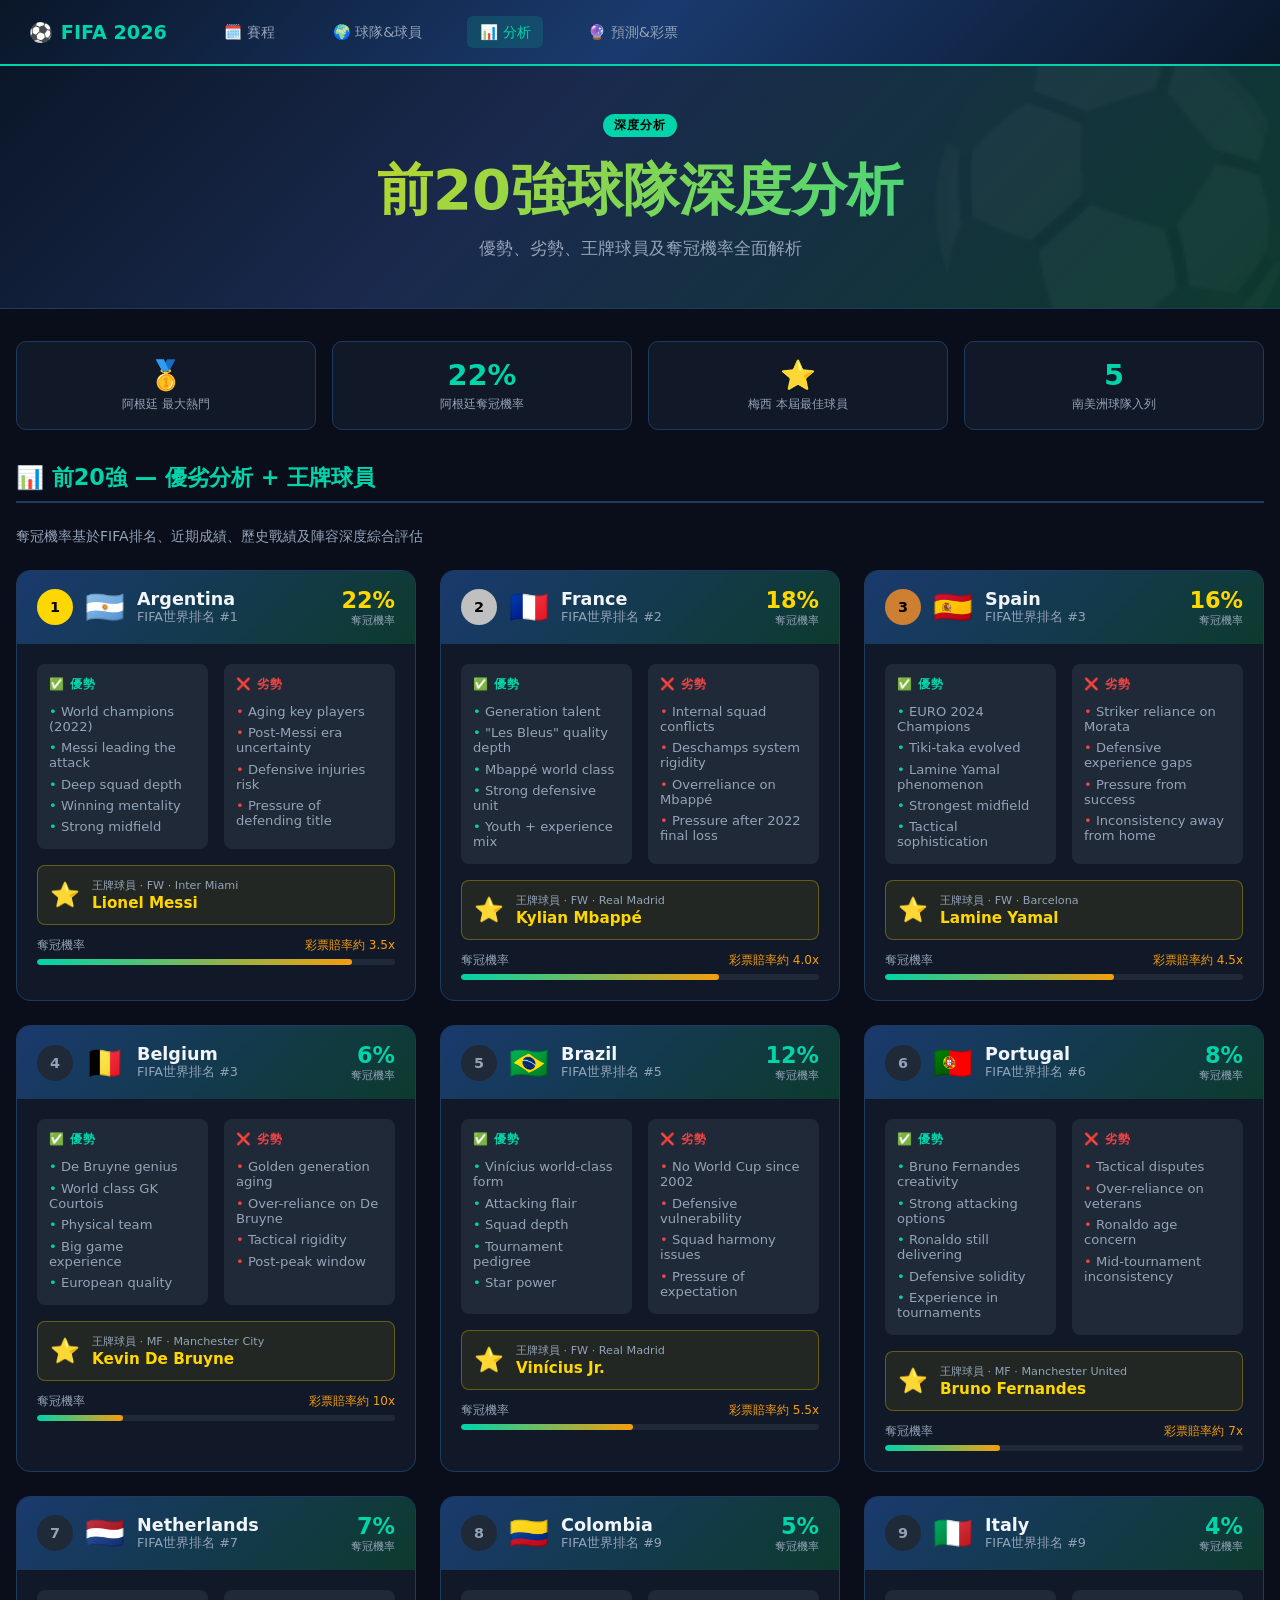
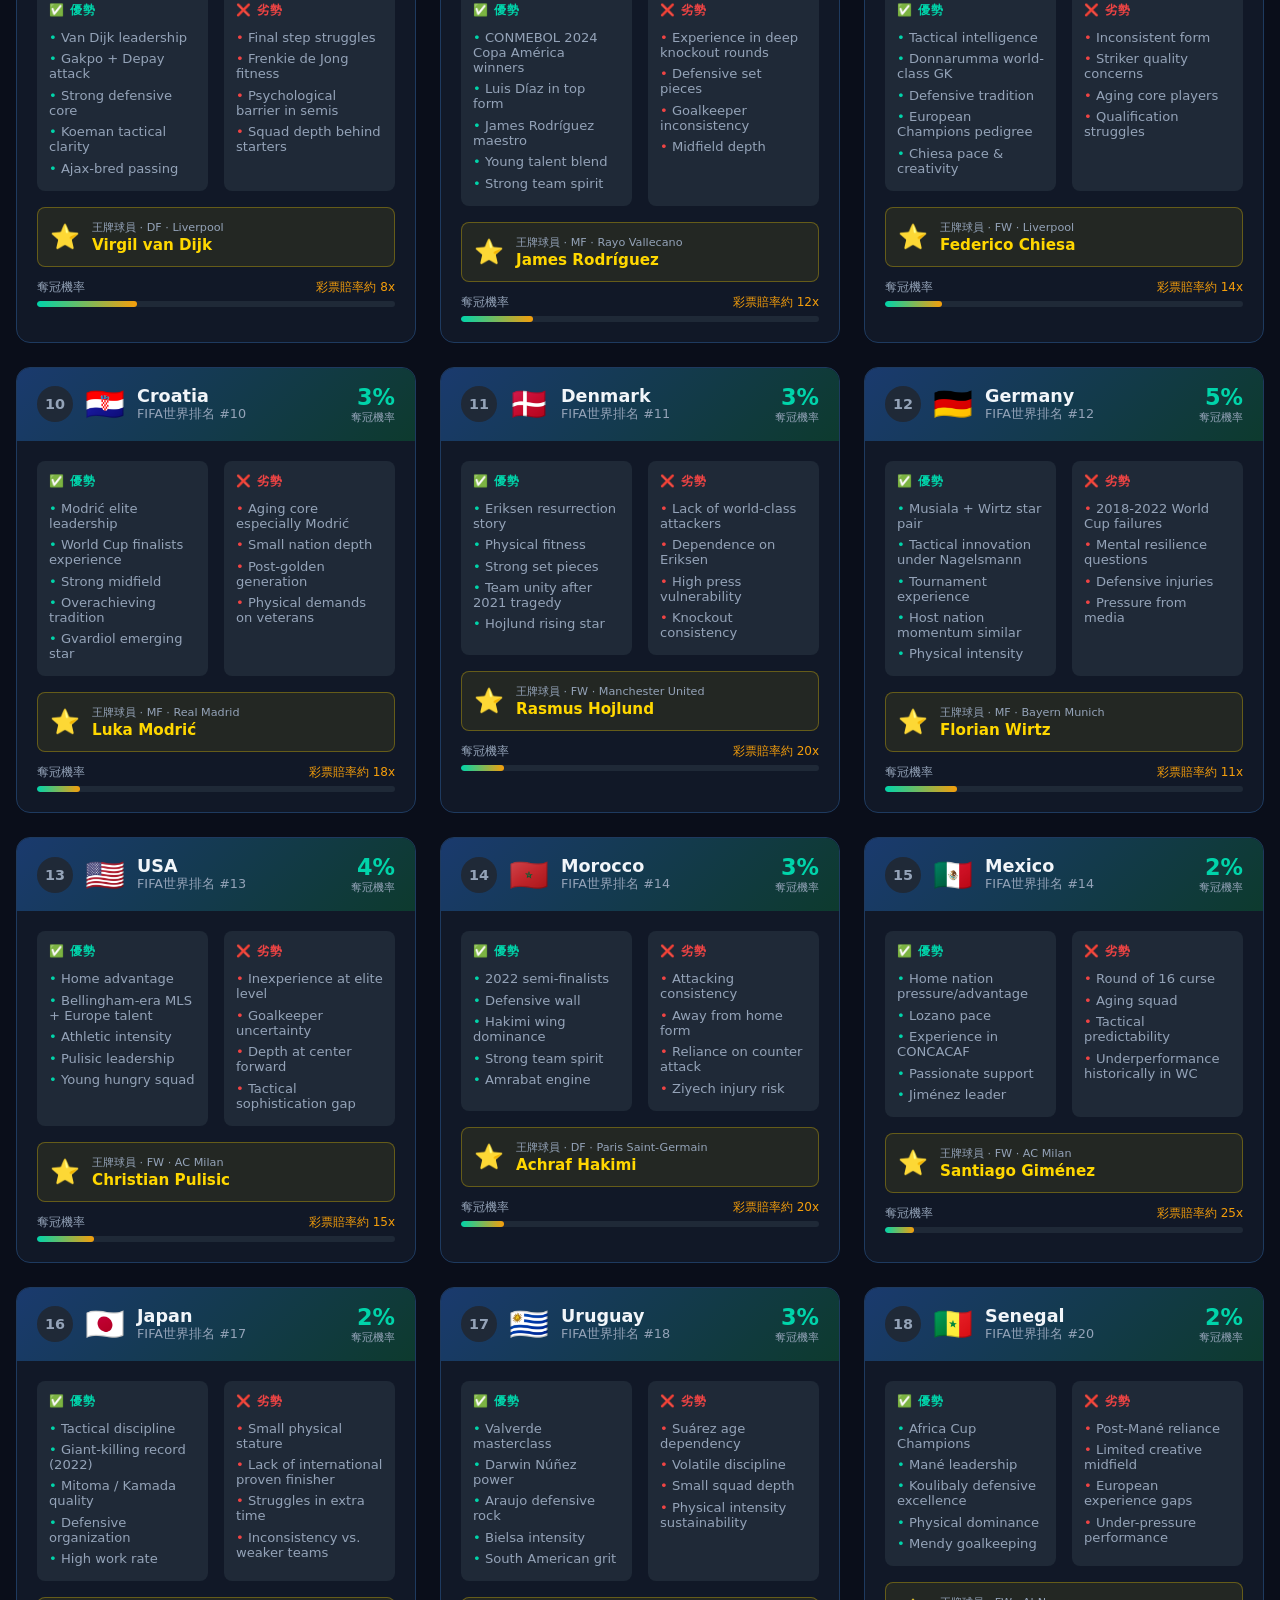
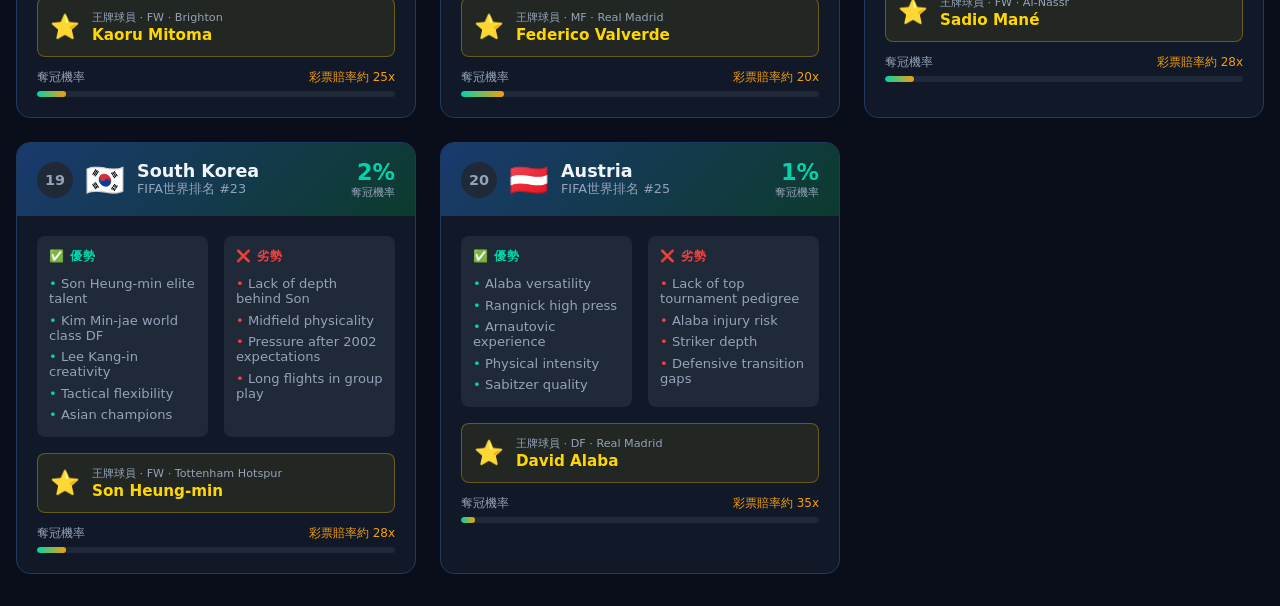
==== analysis.html @ 935f9124 "feat: 2026 FIFA World Cup analysis website (4 pages) - index.html: full match schedule from group st" ====
<!DOCTYPE html>
<html lang="zh-TW">
<head>
  <meta charset="UTF-8">
  <meta name="viewport" content="width=device-width, initial-scale=1.0">
  <title>2026 FIFA World Cup — 前20強分析</title>
  <link rel="stylesheet" href="style.css">
</head>
<body>
<nav>
  <div class="nav-inner">
    <a class="nav-logo" href="index.html">⚽ <span>FIFA 2026</span></a>
    <a href="index.html">🗓️ 賽程</a>
    <a href="teams.html">🌍 球隊&球員</a>
    <a href="analysis.html" class="active">📊 分析</a>
    <a href="prediction.html">🔮 預測&彩票</a>
  </div>
</nav>

<div class="hero">
  <div class="badge">深度分析</div>
  <h1>前20強球隊深度分析</h1>
  <p>優勢、劣勢、王牌球員及奪冠機率全面解析</p>
</div>

<div class="container">
  <div class="stats-strip">
    <div class="stat-box"><div class="num">🥇</div><div class="lbl">阿根廷 最大熱門</div></div>
    <div class="stat-box"><div class="num">22%</div><div class="lbl">阿根廷奪冠機率</div></div>
    <div class="stat-box"><div class="num">⭐</div><div class="lbl">梅西 本屆最佳球員</div></div>
    <div class="stat-box"><div class="num">5</div><div class="lbl">南美洲球隊入列</div></div>
  </div>

  <div class="section-title">📊 前20強 — 優劣分析 + 王牌球員</div>
  <p style="color:var(--muted);margin-bottom:1.5rem;font-size:0.88rem">奪冠機率基於FIFA排名、近期成績、歷史戰績及陣容深度綜合評估</p>

  <div class="analysis-grid" id="analysis-container"></div>
</div>

<script src="data.js"></script>
<script>
const container = document.getElementById('analysis-container');

ANALYSIS_TOP20.forEach((team, i) => {
  const rankClass = i===0?'rank-1':i===1?'rank-2':i===2?'rank-3':'rank-other';
  const card = document.createElement('div');
  card.className = 'analysis-card fade-in';
  card.innerHTML = `
    <div class="analysis-card-header">
      <div class="rank-badge ${rankClass}">${i+1}</div>
      <div style="font-size:2rem">${team.flag}</div>
      <div style="flex:1">
        <div style="font-size:1.1rem;font-weight:800">${team.name}</div>
        <div style="font-size:0.8rem;color:var(--muted)">FIFA世界排名 #${team.worldRank}</div>
      </div>
      <div style="text-align:right">
        <div style="font-size:1.4rem;font-weight:900;color:${i<3?'var(--gold)':'var(--accent)'}">${team.winProb}%</div>
        <div style="font-size:0.7rem;color:var(--muted)">奪冠機率</div>
      </div>
    </div>
    <div class="analysis-card-body">
      <div class="sw-row">
        <div class="sw-box str">
          <h4>✅ 優勢</h4>
          <ul>${team.strengths.map(s=>`<li>${s}</li>`).join('')}</ul>
        </div>
        <div class="sw-box weak">
          <h4>❌ 劣勢</h4>
          <ul>${team.weaknesses.map(w=>`<li>${w}</li>`).join('')}</ul>
        </div>
      </div>
      <div class="ace-box">
        <div class="ace-icon">⭐</div>
        <div class="ace-info">
          <p>王牌球員 · ${team.ace.pos} · ${team.ace.club}</p>
          <strong>${team.ace.name}</strong>
        </div>
      </div>
      <div class="odds-bar">
        <div class="odds-label">
          <span>奪冠機率</span>
          <span style="color:var(--accent2)">彩票賠率約 ${team.odds}</span>
        </div>
        <div class="odds-track">
          <div class="odds-fill" style="width:${Math.min(team.winProb*4,100)}%"></div>
        </div>
      </div>
    </div>`;
  container.appendChild(card);
});
</script>
</body>
</html>
---- style.css ----
:root {
  --bg: #0a0e1a;
  --bg2: #111827;
  --bg3: #1f2937;
  --accent: #00d4aa;
  --accent2: #f59e0b;
  --accent3: #ef4444;
  --text: #f1f5f9;
  --muted: #94a3b8;
  --border: #1e3a5f;
  --gold: #ffd700;
  --silver: #c0c0c0;
  --bronze: #cd7f32;
}

* { margin: 0; padding: 0; box-sizing: border-box; }

body {
  font-family: 'Segoe UI', system-ui, sans-serif;
  background: var(--bg);
  color: var(--text);
  min-height: 100vh;
}

/* NAV */
nav {
  background: linear-gradient(135deg, #0a1628 0%, #1a3a6e 50%, #0a1628 100%);
  border-bottom: 2px solid var(--accent);
  position: sticky;
  top: 0;
  z-index: 100;
  padding: 0 1rem;
}
.nav-inner {
  max-width: 1400px;
  margin: 0 auto;
  display: flex;
  align-items: center;
  gap: 2rem;
  height: 64px;
}
.nav-logo {
  display: flex;
  align-items: center;
  gap: 0.5rem;
  font-size: 1.2rem;
  font-weight: 800;
  color: var(--gold);
  text-decoration: none;
  white-space: nowrap;
}
.nav-logo span { color: var(--accent); }
nav a {
  color: var(--muted);
  text-decoration: none;
  font-weight: 500;
  font-size: 0.9rem;
  padding: 0.4rem 0.8rem;
  border-radius: 6px;
  transition: all 0.2s;
  white-space: nowrap;
}
nav a:hover, nav a.active {
  color: var(--text);
  background: rgba(0,212,170,0.15);
}
nav a.active { color: var(--accent); }

/* HERO */
.hero {
  background: linear-gradient(135deg, #0a1628 0%, #1a2a4e 40%, #0d3a2e 100%);
  padding: 3rem 1rem;
  text-align: center;
  border-bottom: 1px solid var(--border);
  position: relative;
  overflow: hidden;
}
.hero::before {
  content: '⚽';
  position: absolute;
  font-size: 20rem;
  opacity: 0.03;
  top: -3rem;
  right: -2rem;
}
.hero h1 {
  font-size: clamp(1.8rem, 5vw, 3.5rem);
  font-weight: 900;
  background: linear-gradient(135deg, var(--gold), var(--accent));
  -webkit-background-clip: text;
  -webkit-text-fill-color: transparent;
  background-clip: text;
  margin-bottom: 0.5rem;
}
.hero p { color: var(--muted); font-size: 1.05rem; max-width: 600px; margin: 0 auto; }
.badge {
  display: inline-block;
  background: var(--accent);
  color: #000;
  font-size: 0.75rem;
  font-weight: 700;
  padding: 0.2rem 0.7rem;
  border-radius: 999px;
  margin-bottom: 1rem;
  text-transform: uppercase;
  letter-spacing: 1px;
}

/* LAYOUT */
.container { max-width: 1400px; margin: 0 auto; padding: 2rem 1rem; }
.section-title {
  font-size: 1.4rem;
  font-weight: 800;
  color: var(--accent);
  margin-bottom: 1.5rem;
  padding-bottom: 0.5rem;
  border-bottom: 2px solid var(--border);
  display: flex;
  align-items: center;
  gap: 0.5rem;
}

/* CARDS */
.card {
  background: var(--bg2);
  border: 1px solid var(--border);
  border-radius: 12px;
  padding: 1.25rem;
  transition: border-color 0.2s;
}
.card:hover { border-color: var(--accent); }

/* GROUPS GRID */
.groups-grid {
  display: grid;
  grid-template-columns: repeat(auto-fill, minmax(280px, 1fr));
  gap: 1.25rem;
  margin-bottom: 2rem;
}
.group-card {
  background: var(--bg2);
  border: 1px solid var(--border);
  border-radius: 12px;
  overflow: hidden;
}
.group-header {
  background: linear-gradient(135deg, #1a3a6e, #0d3a2e);
  padding: 0.75rem 1rem;
  font-weight: 800;
  font-size: 1rem;
  color: var(--gold);
  display: flex;
  align-items: center;
  gap: 0.5rem;
}
.group-header span { color: var(--muted); font-size: 0.8rem; font-weight: 400; }
.team-row {
  display: flex;
  align-items: center;
  gap: 0.75rem;
  padding: 0.6rem 1rem;
  border-bottom: 1px solid var(--border);
  font-size: 0.9rem;
}
.team-row:last-child { border-bottom: none; }
.team-flag { font-size: 1.3rem; }
.team-name { font-weight: 600; flex: 1; }
.team-rank {
  font-size: 0.75rem;
  color: var(--muted);
  background: var(--bg3);
  padding: 0.15rem 0.5rem;
  border-radius: 4px;
}

/* SCHEDULE TIMELINE */
.timeline { position: relative; }
.phase-block { margin-bottom: 2.5rem; }
.phase-label {
  background: linear-gradient(90deg, var(--accent), transparent);
  padding: 0.5rem 1.25rem;
  font-weight: 800;
  font-size: 0.85rem;
  text-transform: uppercase;
  letter-spacing: 1.5px;
  border-radius: 6px 0 0 6px;
  margin-bottom: 1rem;
  color: #000;
}
.matches-grid {
  display: grid;
  grid-template-columns: repeat(auto-fill, minmax(320px, 1fr));
  gap: 0.75rem;
}
.match-card {
  background: var(--bg2);
  border: 1px solid var(--border);
  border-radius: 10px;
  padding: 1rem;
  display: flex;
  flex-direction: column;
  gap: 0.5rem;
}
.match-teams {
  display: flex;
  align-items: center;
  justify-content: space-between;
  gap: 0.5rem;
}
.match-team {
  display: flex;
  align-items: center;
  gap: 0.4rem;
  font-weight: 700;
  font-size: 0.95rem;
  flex: 1;
}
.match-team.away { justify-content: flex-end; }
.vs {
  font-size: 0.8rem;
  color: var(--muted);
  font-weight: 600;
  background: var(--bg3);
  padding: 0.2rem 0.5rem;
  border-radius: 4px;
}
.match-info { display: flex; gap: 0.5rem; flex-wrap: wrap; }
.match-info span {
  font-size: 0.75rem;
  color: var(--muted);
  background: var(--bg3);
  padding: 0.15rem 0.5rem;
  border-radius: 4px;
}
.match-info .venue { color: var(--accent); }

/* TEAMS PAGE */
.teams-search {
  width: 100%;
  background: var(--bg2);
  border: 1px solid var(--border);
  border-radius: 8px;
  padding: 0.75rem 1rem;
  color: var(--text);
  font-size: 1rem;
  margin-bottom: 1.5rem;
  outline: none;
}
.teams-search:focus { border-color: var(--accent); }
.teams-grid {
  display: grid;
  grid-template-columns: repeat(auto-fill, minmax(340px, 1fr));
  gap: 1.25rem;
}
.team-card {
  background: var(--bg2);
  border: 1px solid var(--border);
  border-radius: 12px;
  overflow: hidden;
  cursor: pointer;
}
.team-card-header {
  background: linear-gradient(135deg, #1a3a6e 0%, #0d3a2e 100%);
  padding: 1rem 1.25rem;
  display: flex;
  align-items: center;
  gap: 1rem;
}
.team-card-flag { font-size: 2.5rem; }
.team-card-info h3 { font-size: 1.1rem; font-weight: 800; color: var(--text); }
.team-card-info p { font-size: 0.8rem; color: var(--muted); }
.team-card-body { padding: 1rem 1.25rem; }
.players-list {
  display: flex;
  flex-wrap: wrap;
  gap: 0.4rem;
}
.player-tag {
  background: var(--bg3);
  border: 1px solid var(--border);
  border-radius: 6px;
  padding: 0.25rem 0.6rem;
  font-size: 0.78rem;
  color: var(--muted);
}
.player-tag.star {
  border-color: var(--gold);
  color: var(--gold);
  background: rgba(255,215,0,0.08);
}
.team-group-badge {
  font-size: 0.7rem;
  background: var(--accent);
  color: #000;
  padding: 0.15rem 0.5rem;
  border-radius: 4px;
  font-weight: 700;
  margin-top: 0.25rem;
  display: inline-block;
}

/* ANALYSIS PAGE */
.analysis-grid {
  display: grid;
  grid-template-columns: repeat(auto-fill, minmax(380px, 1fr));
  gap: 1.5rem;
}
.analysis-card {
  background: var(--bg2);
  border: 1px solid var(--border);
  border-radius: 14px;
  overflow: hidden;
}
.analysis-card-header {
  background: linear-gradient(135deg, #1a3a6e, #0d3a2e);
  padding: 1rem 1.25rem;
  display: flex;
  align-items: center;
  gap: 0.75rem;
}
.rank-badge {
  width: 36px;
  height: 36px;
  border-radius: 50%;
  display: flex;
  align-items: center;
  justify-content: center;
  font-weight: 900;
  font-size: 0.9rem;
  flex-shrink: 0;
}
.rank-1 { background: var(--gold); color: #000; }
.rank-2 { background: var(--silver); color: #000; }
.rank-3 { background: var(--bronze); color: #000; }
.rank-other { background: var(--bg3); color: var(--muted); }
.analysis-card-body { padding: 1.25rem; }
.sw-row { display: grid; grid-template-columns: 1fr 1fr; gap: 1rem; margin-bottom: 1rem; }
.sw-box { background: var(--bg3); border-radius: 8px; padding: 0.75rem; }
.sw-box h4 { font-size: 0.75rem; text-transform: uppercase; letter-spacing: 1px; margin-bottom: 0.5rem; }
.sw-box.str h4 { color: var(--accent); }
.sw-box.weak h4 { color: var(--accent3); }
.sw-box ul { list-style: none; }
.sw-box ul li { font-size: 0.82rem; color: var(--muted); padding: 0.2rem 0; }
.sw-box ul li::before { content: '• '; color: inherit; }
.sw-box.str ul li::before { color: var(--accent); }
.sw-box.weak ul li::before { color: var(--accent3); }
.ace-box {
  background: rgba(255,215,0,0.08);
  border: 1px solid rgba(255,215,0,0.3);
  border-radius: 8px;
  padding: 0.75rem;
  display: flex;
  align-items: center;
  gap: 0.75rem;
}
.ace-icon { font-size: 1.5rem; }
.ace-info p { font-size: 0.7rem; color: var(--muted); }
.ace-info strong { font-size: 0.95rem; color: var(--gold); }
.odds-bar {
  margin-top: 0.75rem;
}
.odds-label {
  display: flex;
  justify-content: space-between;
  font-size: 0.75rem;
  color: var(--muted);
  margin-bottom: 0.3rem;
}
.odds-track {
  height: 6px;
  background: var(--bg3);
  border-radius: 3px;
  overflow: hidden;
}
.odds-fill {
  height: 100%;
  border-radius: 3px;
  background: linear-gradient(90deg, var(--accent), var(--accent2));
  transition: width 1s;
}

/* PREDICTION PAGE */
.prediction-hero {
  background: linear-gradient(135deg, #1a1a2e, #16213e, #0f3460);
  border: 1px solid var(--border);
  border-radius: 16px;
  padding: 2rem;
  margin-bottom: 2rem;
  text-align: center;
}
.prediction-hero h2 { font-size: 2rem; color: var(--gold); margin-bottom: 0.5rem; }
.prediction-hero p { color: var(--muted); max-width: 600px; margin: 0 auto; }
.podium {
  display: grid;
  grid-template-columns: 1fr 1.2fr 1fr;
  gap: 1rem;
  margin: 2rem 0;
  align-items: end;
}
.podium-card {
  background: var(--bg2);
  border-radius: 12px;
  padding: 1.25rem;
  text-align: center;
  border: 2px solid transparent;
}
.podium-card.first { border-color: var(--gold); }
.podium-card.second { border-color: var(--silver); }
.podium-card.third { border-color: var(--bronze); }
.podium-flag { font-size: 3.5rem; margin-bottom: 0.5rem; }
.podium-card h3 { font-size: 1.1rem; font-weight: 800; }
.podium-prob {
  font-size: 1.6rem;
  font-weight: 900;
  margin: 0.25rem 0;
}
.podium-card.first .podium-prob { color: var(--gold); }
.podium-card.second .podium-prob { color: var(--silver); }
.podium-card.third .podium-prob { color: var(--bronze); }
.podium-label { font-size: 0.75rem; color: var(--muted); }
.history-table { width: 100%; border-collapse: collapse; }
.history-table th {
  background: var(--bg3);
  color: var(--accent);
  padding: 0.6rem 0.75rem;
  text-align: left;
  font-size: 0.8rem;
  text-transform: uppercase;
  letter-spacing: 0.5px;
}
.history-table td {
  padding: 0.6rem 0.75rem;
  font-size: 0.85rem;
  border-bottom: 1px solid var(--border);
  color: var(--muted);
}
.history-table tr:hover td { background: var(--bg3); color: var(--text); }
.history-table .champion { color: var(--gold); font-weight: 700; }
.lottery-grid {
  display: grid;
  grid-template-columns: repeat(auto-fill, minmax(200px, 1fr));
  gap: 1rem;
  margin-top: 1rem;
}
.lottery-card {
  background: var(--bg2);
  border-radius: 10px;
  padding: 1rem;
  text-align: center;
  border: 2px solid var(--border);
  position: relative;
  overflow: hidden;
}
.lottery-card.top { border-color: var(--gold); }
.lottery-card.mid { border-color: var(--accent); }
.lottery-card.wild { border-color: var(--accent2); }
.lottery-flag { font-size: 2.5rem; margin-bottom: 0.3rem; }
.lottery-card h4 { font-weight: 700; margin-bottom: 0.25rem; }
.lottery-return {
  font-size: 1.2rem;
  font-weight: 900;
  color: var(--accent2);
}
.lottery-type {
  font-size: 0.7rem;
  color: var(--muted);
  margin-top: 0.25rem;
}
.tip-box {
  background: rgba(0,212,170,0.08);
  border: 1px solid rgba(0,212,170,0.3);
  border-radius: 10px;
  padding: 1.25rem;
  margin-top: 1.5rem;
}
.tip-box h3 { color: var(--accent); margin-bottom: 0.75rem; font-size: 1rem; }
.tip-box p { color: var(--muted); font-size: 0.88rem; line-height: 1.6; }
.probability-table { width: 100%; }
.prob-row {
  display: flex;
  align-items: center;
  gap: 1rem;
  padding: 0.5rem 0;
  border-bottom: 1px solid var(--border);
}
.prob-rank { width: 28px; font-size: 0.8rem; color: var(--muted); text-align: right; }
.prob-flag { font-size: 1.1rem; width: 28px; text-align: center; }
.prob-name { flex: 1; font-size: 0.9rem; font-weight: 600; }
.prob-bar-wrap { width: 160px; }
.prob-bar {
  height: 8px;
  background: var(--bg3);
  border-radius: 4px;
  overflow: hidden;
}
.prob-fill {
  height: 100%;
  border-radius: 4px;
}
.prob-pct { width: 50px; text-align: right; font-size: 0.85rem; font-weight: 700; color: var(--accent); }

/* TABS */
.tabs {
  display: flex;
  gap: 0.5rem;
  margin-bottom: 1.5rem;
  flex-wrap: wrap;
}
.tab-btn {
  background: var(--bg2);
  border: 1px solid var(--border);
  color: var(--muted);
  padding: 0.5rem 1rem;
  border-radius: 8px;
  cursor: pointer;
  font-size: 0.85rem;
  font-weight: 500;
  transition: all 0.2s;
}
.tab-btn:hover, .tab-btn.active {
  background: var(--accent);
  color: #000;
  border-color: var(--accent);
}
.tab-pane { display: none; }
.tab-pane.active { display: block; }

/* STATS STRIP */
.stats-strip {
  display: grid;
  grid-template-columns: repeat(auto-fit, minmax(140px, 1fr));
  gap: 1rem;
  margin-bottom: 2rem;
}
.stat-box {
  background: var(--bg2);
  border: 1px solid var(--border);
  border-radius: 10px;
  padding: 1rem;
  text-align: center;
}
.stat-box .num {
  font-size: 1.8rem;
  font-weight: 900;
  color: var(--accent);
}
.stat-box .lbl { font-size: 0.75rem; color: var(--muted); margin-top: 0.2rem; }

/* RESPONSIVE */
@media (max-width: 640px) {
  .podium { grid-template-columns: 1fr; }
  .nav-inner { gap: 0.75rem; }
  nav a { font-size: 0.75rem; padding: 0.3rem 0.5rem; }
}

/* SCROLL */
::-webkit-scrollbar { width: 8px; }
::-webkit-scrollbar-track { background: var(--bg); }
::-webkit-scrollbar-thumb { background: var(--border); border-radius: 4px; }
::-webkit-scrollbar-thumb:hover { background: var(--accent); }

/* ANIMATION */
@keyframes fadeIn { from { opacity: 0; transform: translateY(10px); } to { opacity: 1; transform: translateY(0); } }
.fade-in { animation: fadeIn 0.4s ease; }

.champion-crown::before { content: '👑 '; }
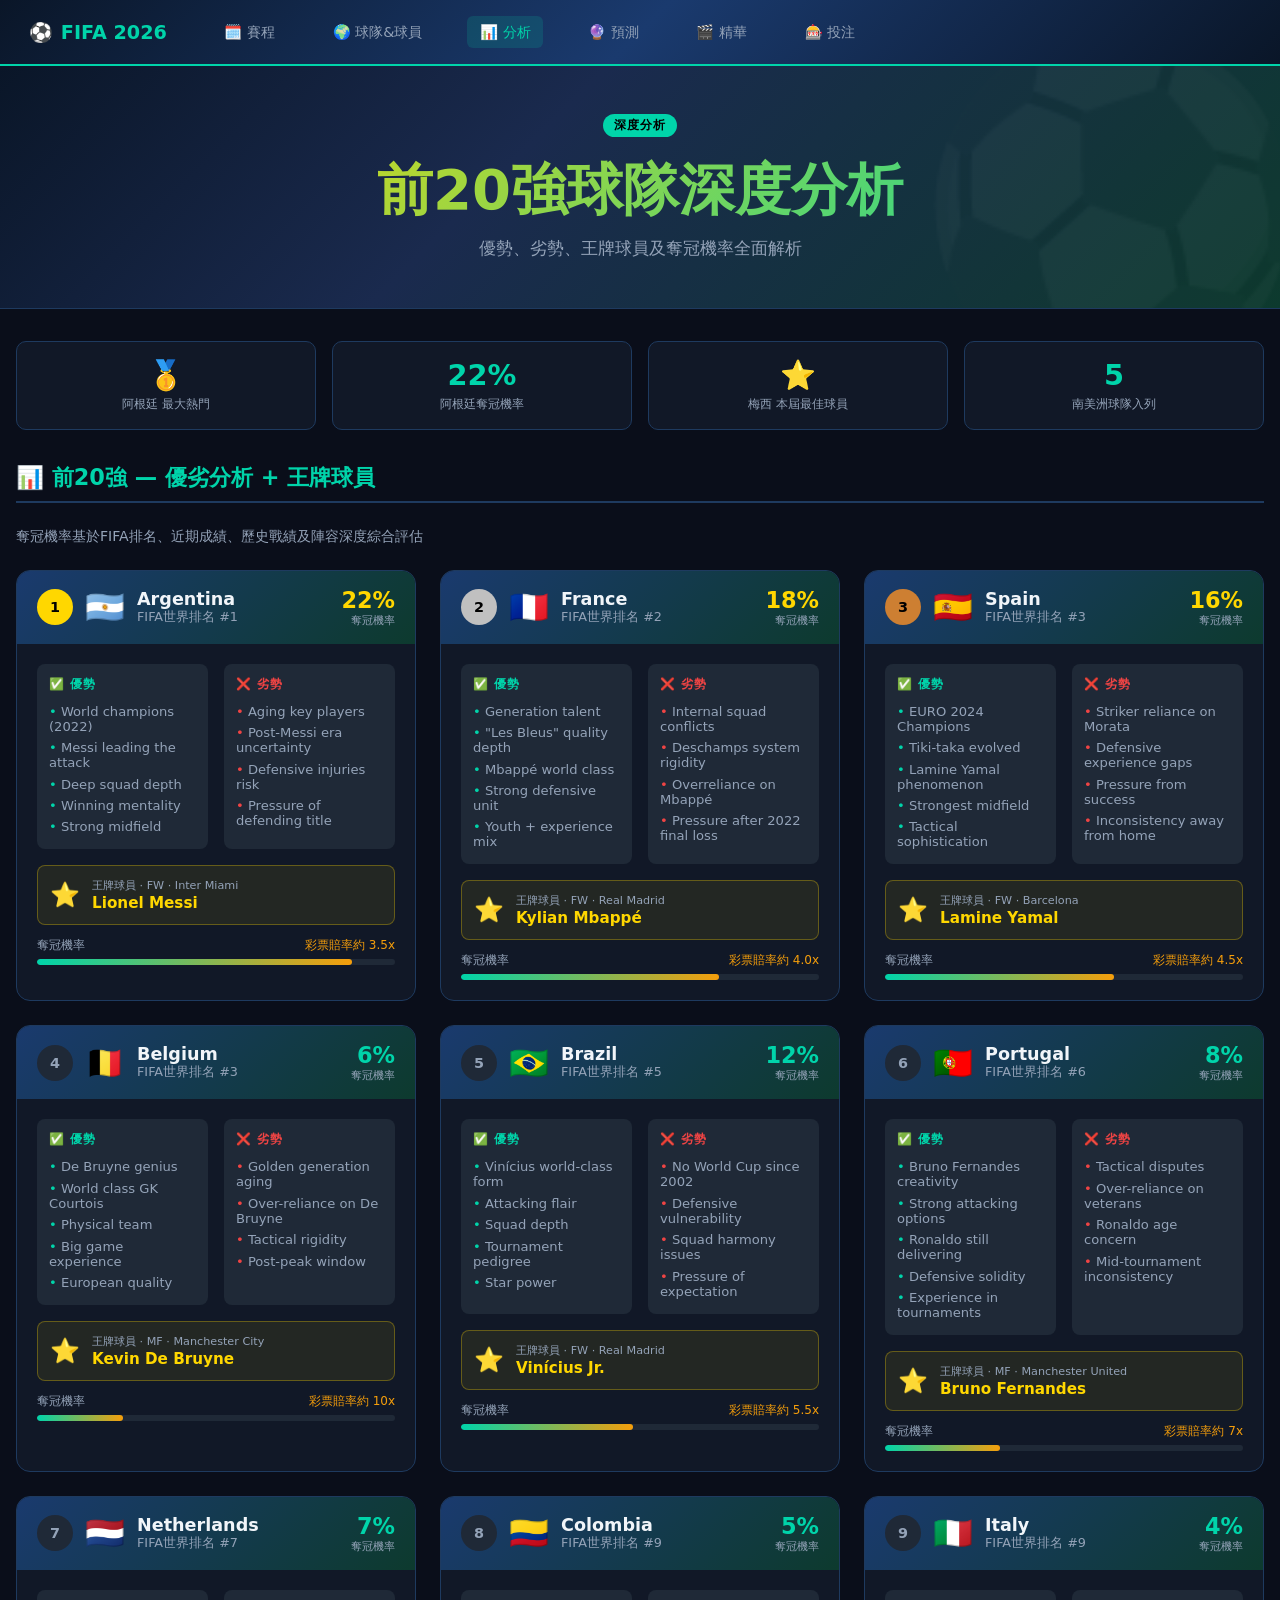
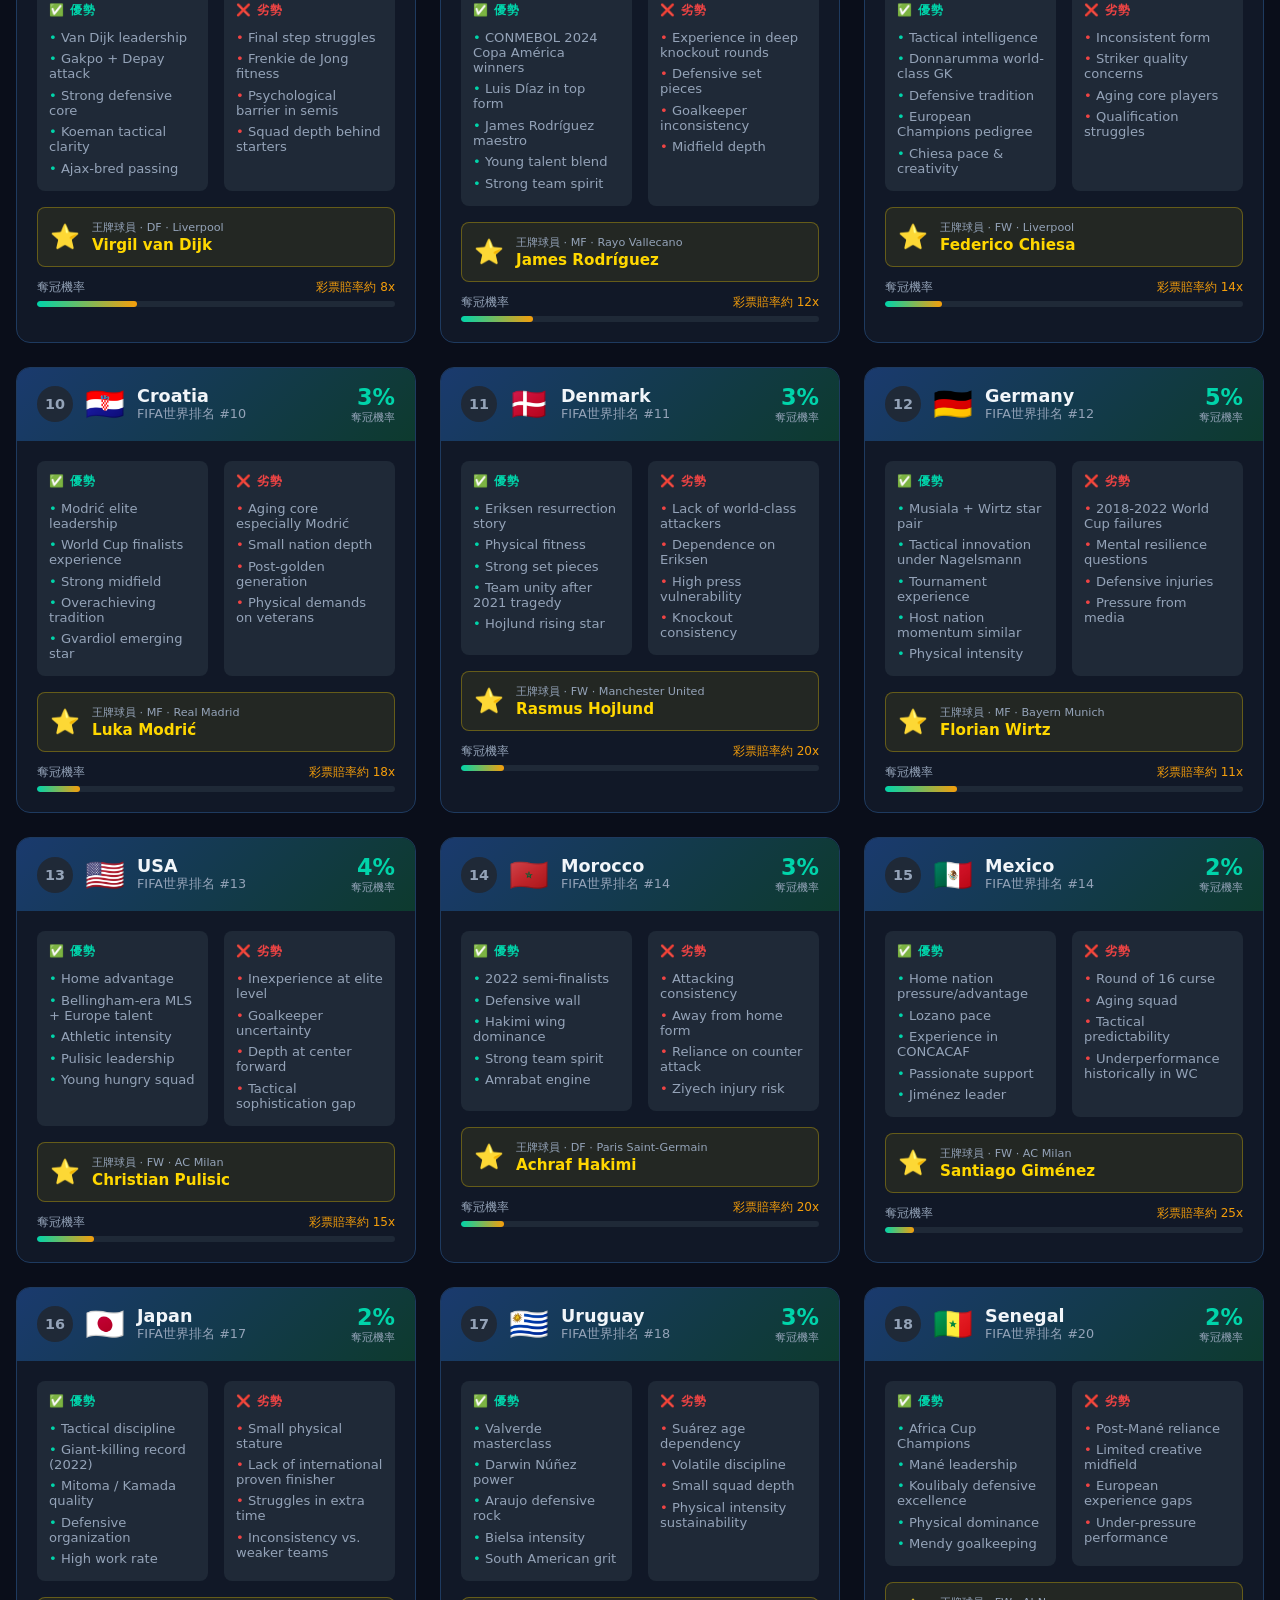
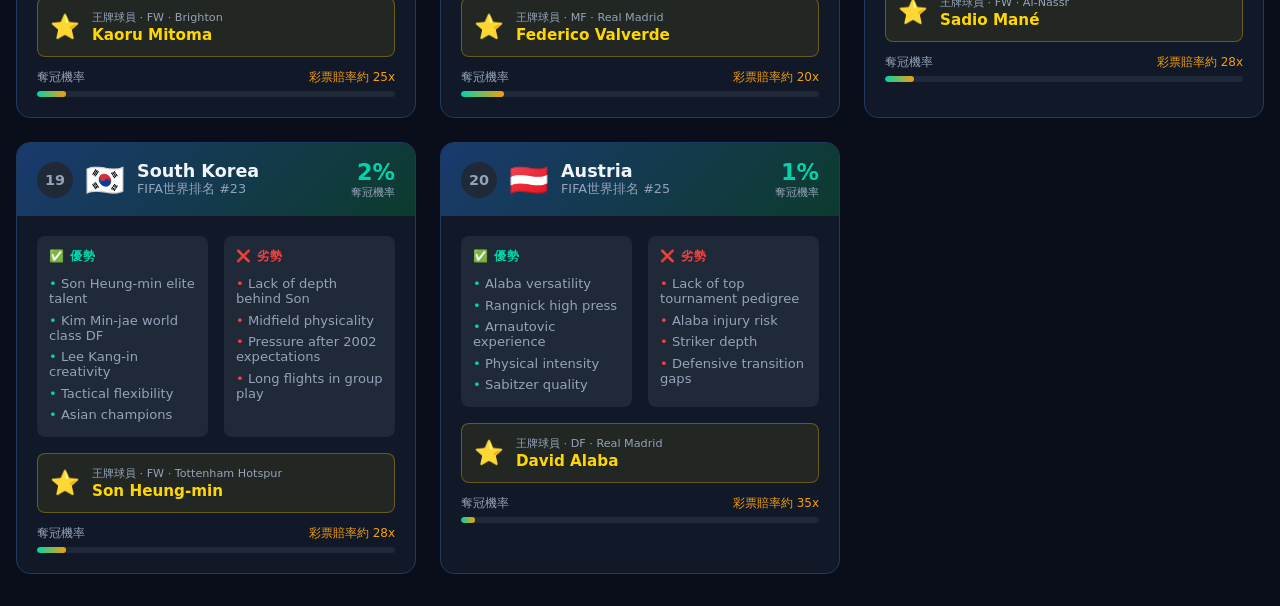
==== commit d75e04fd: "feat: add highlights and Vancouver betting guide pages - highlights.html: last 10 World Cup finals w" ====
--- a/analysis.html
+++ b/analysis.html
@@ -13,7 +13,9 @@
     <a href="index.html">🗓️ 賽程</a>
     <a href="teams.html">🌍 球隊&球員</a>
     <a href="analysis.html" class="active">📊 分析</a>
-    <a href="prediction.html">🔮 預測&彩票</a>
+    <a href="prediction.html">🔮 預測</a>
+    <a href="highlights.html">🎬 精華</a>
+    <a href="betting.html">🎰 投注</a>
   </div>
 </nav>
 
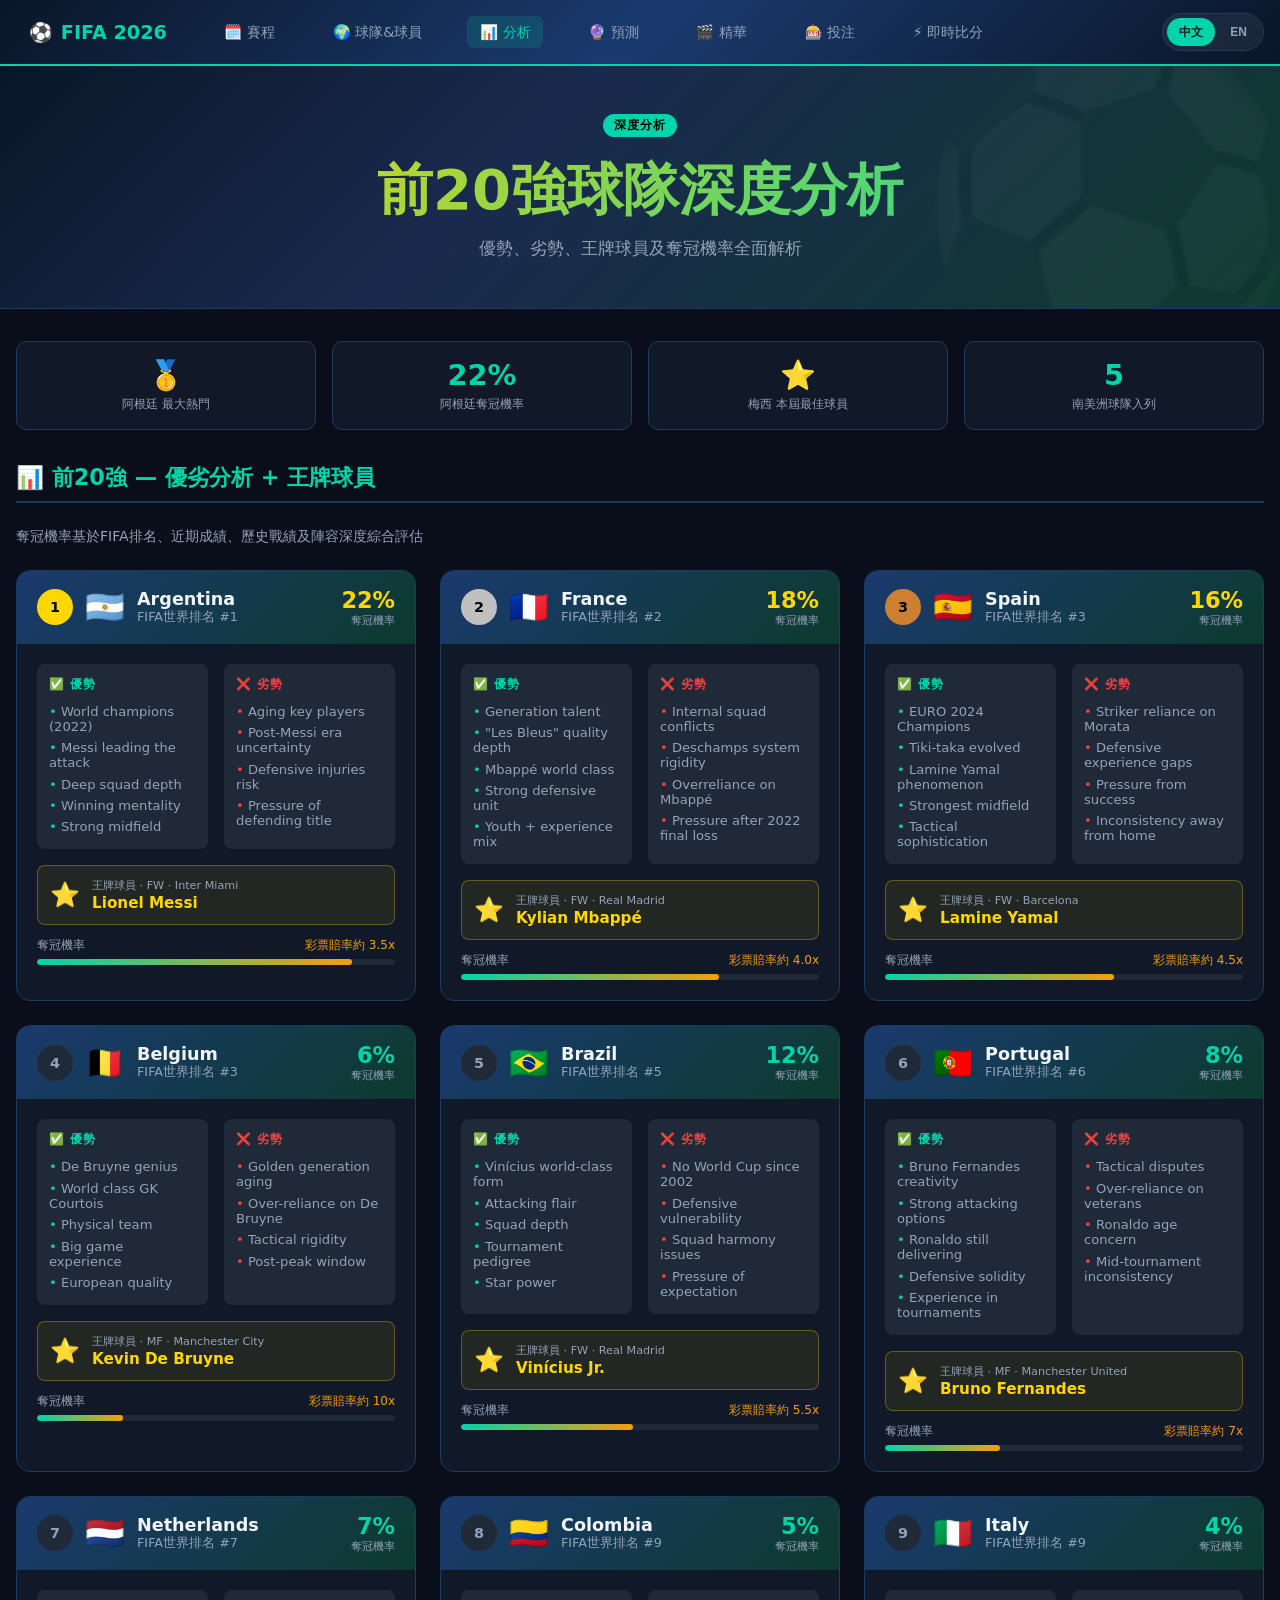
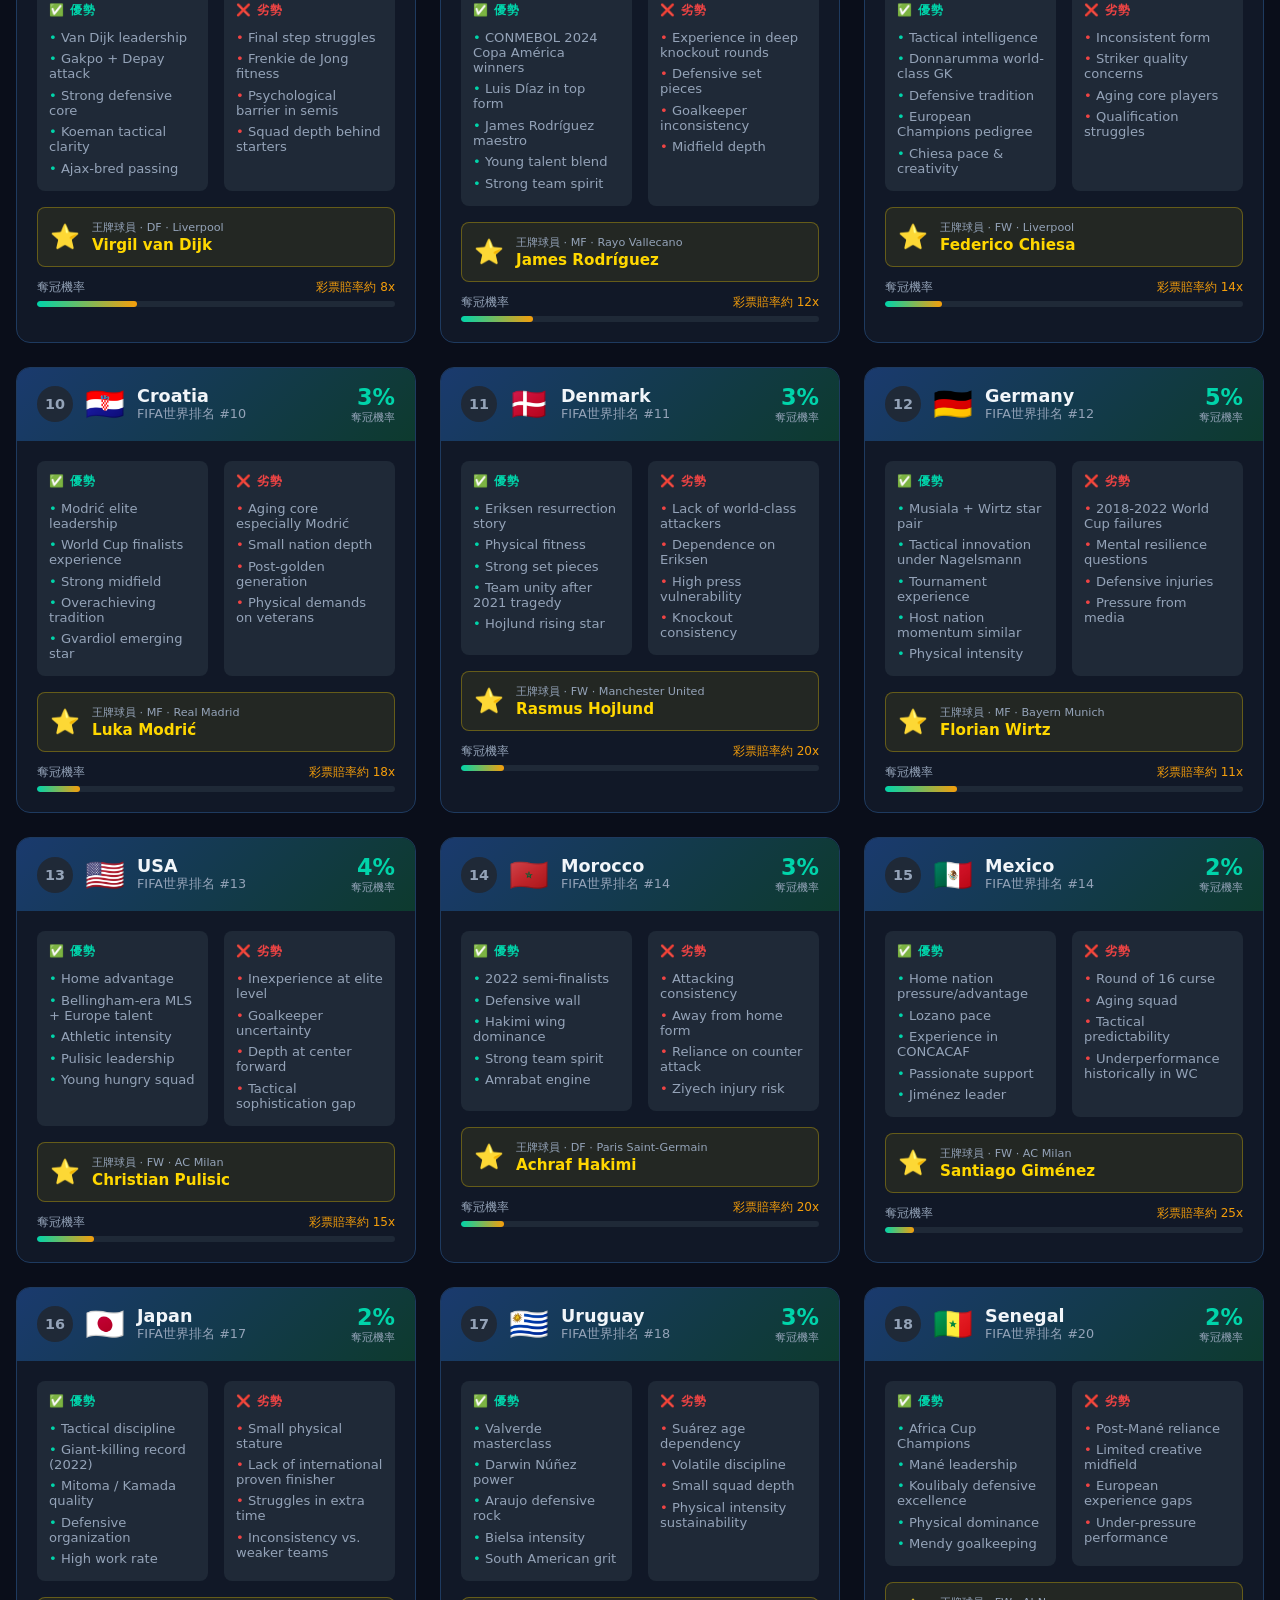
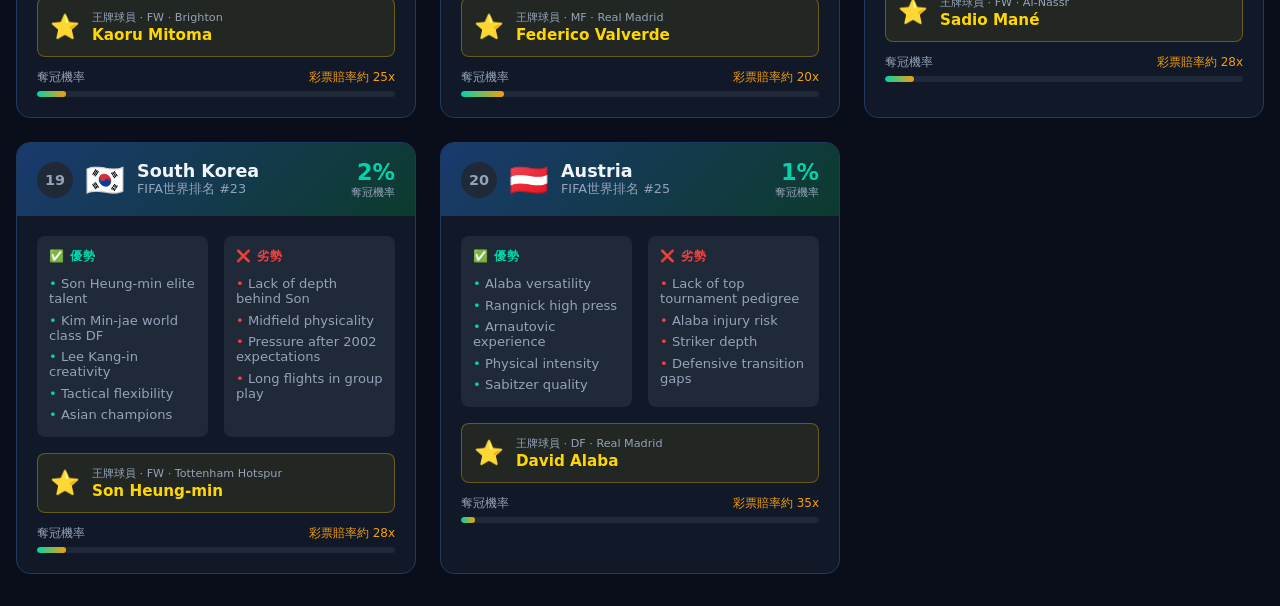
==== commit c50a7143: "feat: add 中文/English language toggle and live scores tracker page Wire a bilingual i18n layer (i18n." ====
--- a/analysis.html
+++ b/analysis.html
@@ -6,40 +6,42 @@
   <title>2026 FIFA World Cup — 前20強分析</title>
   <link rel="stylesheet" href="style.css">
 </head>
-<body>
+<body data-page-title="an_title">
 <nav>
   <div class="nav-inner">
     <a class="nav-logo" href="index.html">⚽ <span>FIFA 2026</span></a>
-    <a href="index.html">🗓️ 賽程</a>
-    <a href="teams.html">🌍 球隊&球員</a>
-    <a href="analysis.html" class="active">📊 分析</a>
-    <a href="prediction.html">🔮 預測</a>
-    <a href="highlights.html">🎬 精華</a>
-    <a href="betting.html">🎰 投注</a>
+    <a href="index.html" data-i18n="nav_schedule">🗓️ 賽程</a>
+    <a href="teams.html" data-i18n="nav_teams">🌍 球隊&球員</a>
+    <a href="analysis.html" class="active" data-i18n="nav_analysis">📊 分析</a>
+    <a href="prediction.html" data-i18n="nav_prediction">🔮 預測</a>
+    <a href="highlights.html" data-i18n="nav_highlights">🎬 精華</a>
+    <a href="betting.html" data-i18n="nav_betting">🎰 投注</a>
+    <a href="scores.html" data-i18n="nav_scores">⚡ 即時比分</a>
   </div>
 </nav>
 
 <div class="hero">
-  <div class="badge">深度分析</div>
-  <h1>前20強球隊深度分析</h1>
-  <p>優勢、劣勢、王牌球員及奪冠機率全面解析</p>
+  <div class="badge" data-i18n="an_hero_badge">深度分析</div>
+  <h1 data-i18n="an_hero_h1">前20強球隊深度分析</h1>
+  <p data-i18n="an_hero_p">優勢、劣勢、王牌球員及奪冠機率全面解析</p>
 </div>
 
 <div class="container">
   <div class="stats-strip">
-    <div class="stat-box"><div class="num">🥇</div><div class="lbl">阿根廷 最大熱門</div></div>
-    <div class="stat-box"><div class="num">22%</div><div class="lbl">阿根廷奪冠機率</div></div>
-    <div class="stat-box"><div class="num">⭐</div><div class="lbl">梅西 本屆最佳球員</div></div>
-    <div class="stat-box"><div class="num">5</div><div class="lbl">南美洲球隊入列</div></div>
+    <div class="stat-box"><div class="num">🥇</div><div class="lbl" data-i18n="an_stat1_lbl">阿根廷 最大熱門</div></div>
+    <div class="stat-box"><div class="num">22%</div><div class="lbl" data-i18n="an_stat2_lbl">阿根廷奪冠機率</div></div>
+    <div class="stat-box"><div class="num">⭐</div><div class="lbl" data-i18n="an_stat3_lbl">梅西 本屆最佳球員</div></div>
+    <div class="stat-box"><div class="num">5</div><div class="lbl" data-i18n="an_stat4_lbl">南美洲球隊入列</div></div>
   </div>
 
-  <div class="section-title">📊 前20強 — 優劣分析 + 王牌球員</div>
-  <p style="color:var(--muted);margin-bottom:1.5rem;font-size:0.88rem">奪冠機率基於FIFA排名、近期成績、歷史戰績及陣容深度綜合評估</p>
+  <div class="section-title" data-i18n="an_section_title">📊 前20強 — 優劣分析 + 王牌球員</div>
+  <p style="color:var(--muted);margin-bottom:1.5rem;font-size:0.88rem" data-i18n="an_section_sub">奪冠機率基於FIFA排名、近期成績、歷史戰績及陣容深度綜合評估</p>
 
   <div class="analysis-grid" id="analysis-container"></div>
 </div>
 
 <script src="data.js"></script>
+<script src="i18n.js"></script>
 <script>
 const container = document.getElementById('analysis-container');
 
@@ -53,35 +55,35 @@
       <div style="font-size:2rem">${team.flag}</div>
       <div style="flex:1">
         <div style="font-size:1.1rem;font-weight:800">${team.name}</div>
-        <div style="font-size:0.8rem;color:var(--muted)">FIFA世界排名 #${team.worldRank}</div>
+        <div style="font-size:0.8rem;color:var(--muted)">${t('an_world_rank', {wr: team.worldRank})}</div>
       </div>
       <div style="text-align:right">
         <div style="font-size:1.4rem;font-weight:900;color:${i<3?'var(--gold)':'var(--accent)'}">${team.winProb}%</div>
-        <div style="font-size:0.7rem;color:var(--muted)">奪冠機率</div>
+        <div style="font-size:0.7rem;color:var(--muted)">${t('an_title_prob')}</div>
       </div>
     </div>
     <div class="analysis-card-body">
       <div class="sw-row">
         <div class="sw-box str">
-          <h4>✅ 優勢</h4>
+          <h4>${t('an_strengths')}</h4>
           <ul>${team.strengths.map(s=>`<li>${s}</li>`).join('')}</ul>
         </div>
         <div class="sw-box weak">
-          <h4>❌ 劣勢</h4>
+          <h4>${t('an_weaknesses')}</h4>
           <ul>${team.weaknesses.map(w=>`<li>${w}</li>`).join('')}</ul>
         </div>
       </div>
       <div class="ace-box">
         <div class="ace-icon">⭐</div>
         <div class="ace-info">
-          <p>王牌球員 · ${team.ace.pos} · ${team.ace.club}</p>
+          <p>${t('an_ace_label', {pos: team.ace.pos, club: team.ace.club})}</p>
           <strong>${team.ace.name}</strong>
         </div>
       </div>
       <div class="odds-bar">
         <div class="odds-label">
-          <span>奪冠機率</span>
-          <span style="color:var(--accent2)">彩票賠率約 ${team.odds}</span>
+          <span>${t('an_title_prob')}</span>
+          <span style="color:var(--accent2)">${t('an_odds_label', {odds: team.odds})}</span>
         </div>
         <div class="odds-track">
           <div class="odds-fill" style="width:${Math.min(team.winProb*4,100)}%"></div>
--- a/style.css
+++ b/style.css
@@ -65,6 +65,39 @@
   background: rgba(0,212,170,0.15);
 }
 nav a.active { color: var(--accent); }
+
+/* LANGUAGE TOGGLE */
+.lang-toggle {
+  margin-left: auto;
+  display: flex;
+  align-items: center;
+  gap: 0.2rem;
+  background: rgba(255,255,255,0.06);
+  border: 1px solid var(--border);
+  border-radius: 20px;
+  padding: 0.25rem;
+  flex-shrink: 0;
+}
+.lang-toggle button {
+  border: none;
+  background: transparent;
+  color: var(--muted);
+  font-size: 0.75rem;
+  font-weight: 700;
+  padding: 0.35rem 0.75rem;
+  border-radius: 16px;
+  cursor: pointer;
+  transition: all 0.2s;
+  white-space: nowrap;
+}
+.lang-toggle button:hover { color: var(--text); }
+.lang-toggle button.active {
+  background: var(--accent);
+  color: #00261f;
+}
+@media (max-width: 768px) {
+  .lang-toggle button { padding: 0.3rem 0.55rem; font-size: 0.7rem; }
+}
 
 /* HERO */
 .hero {
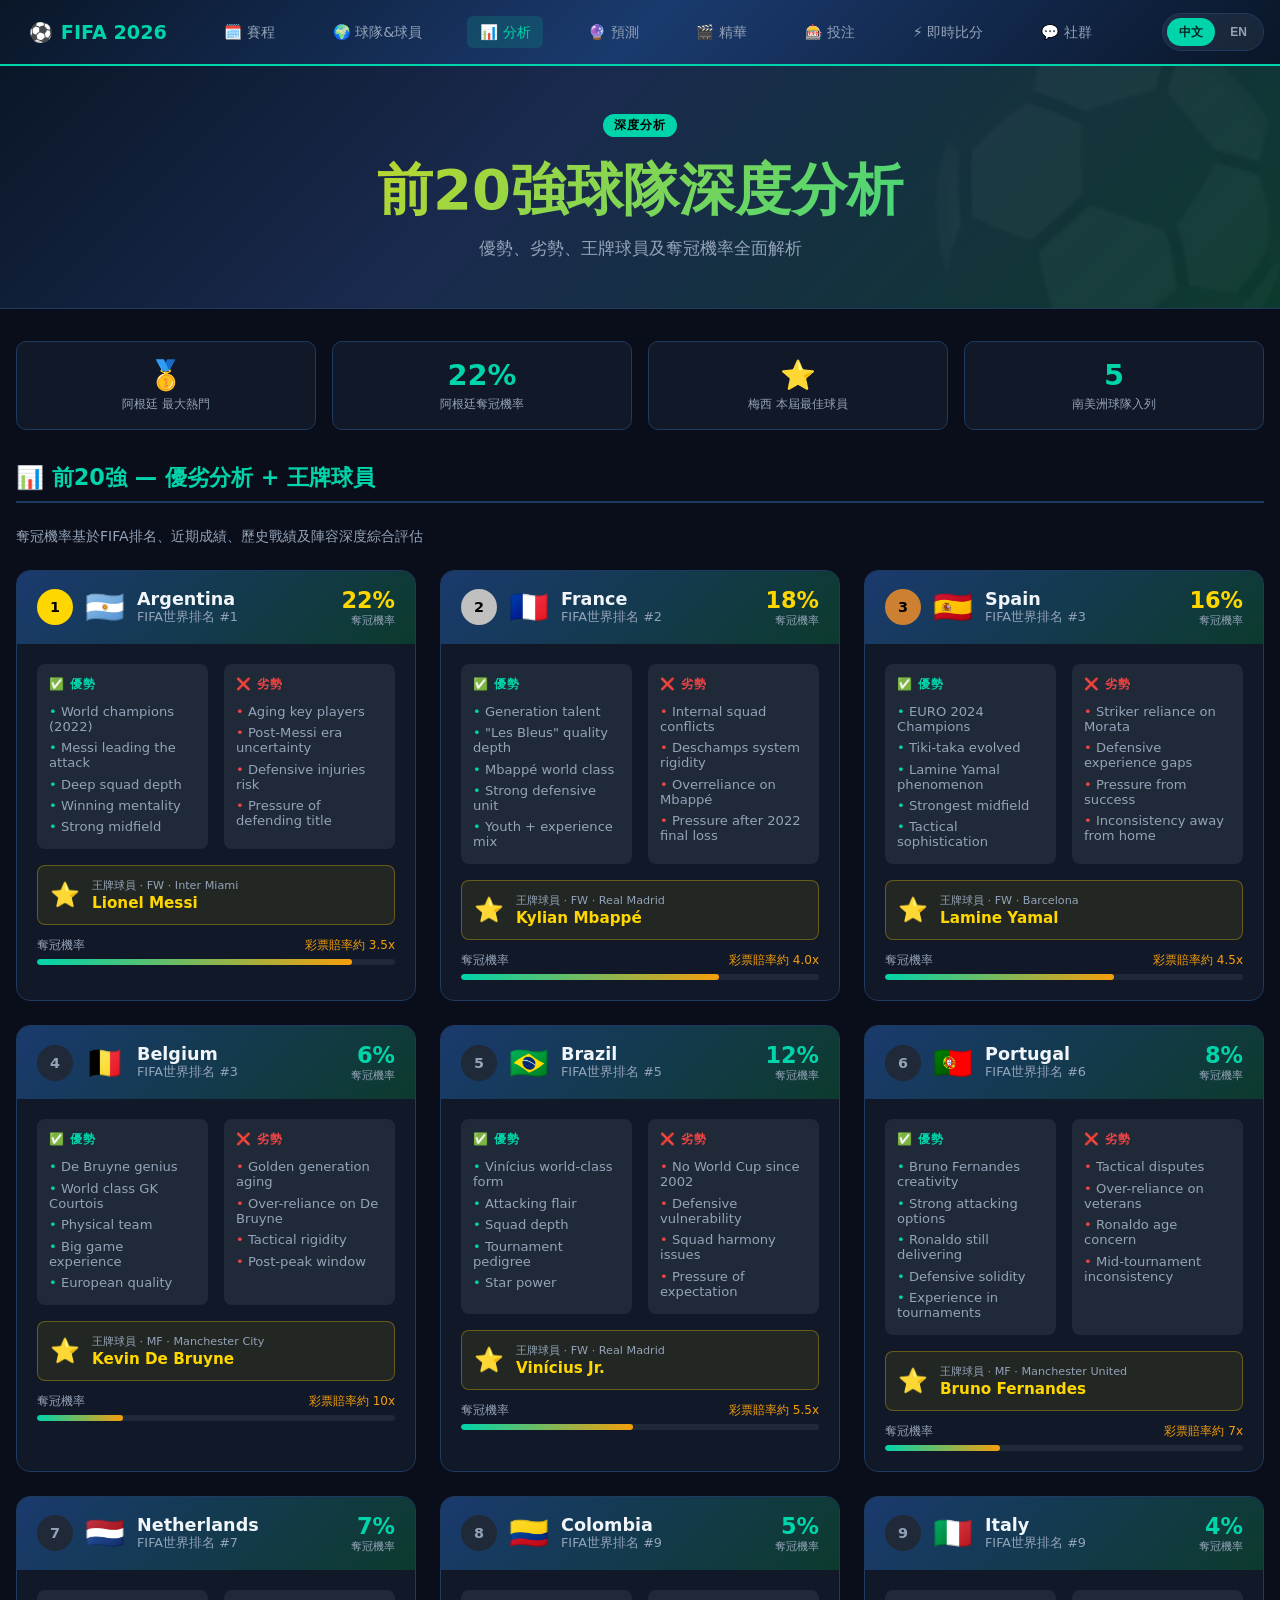
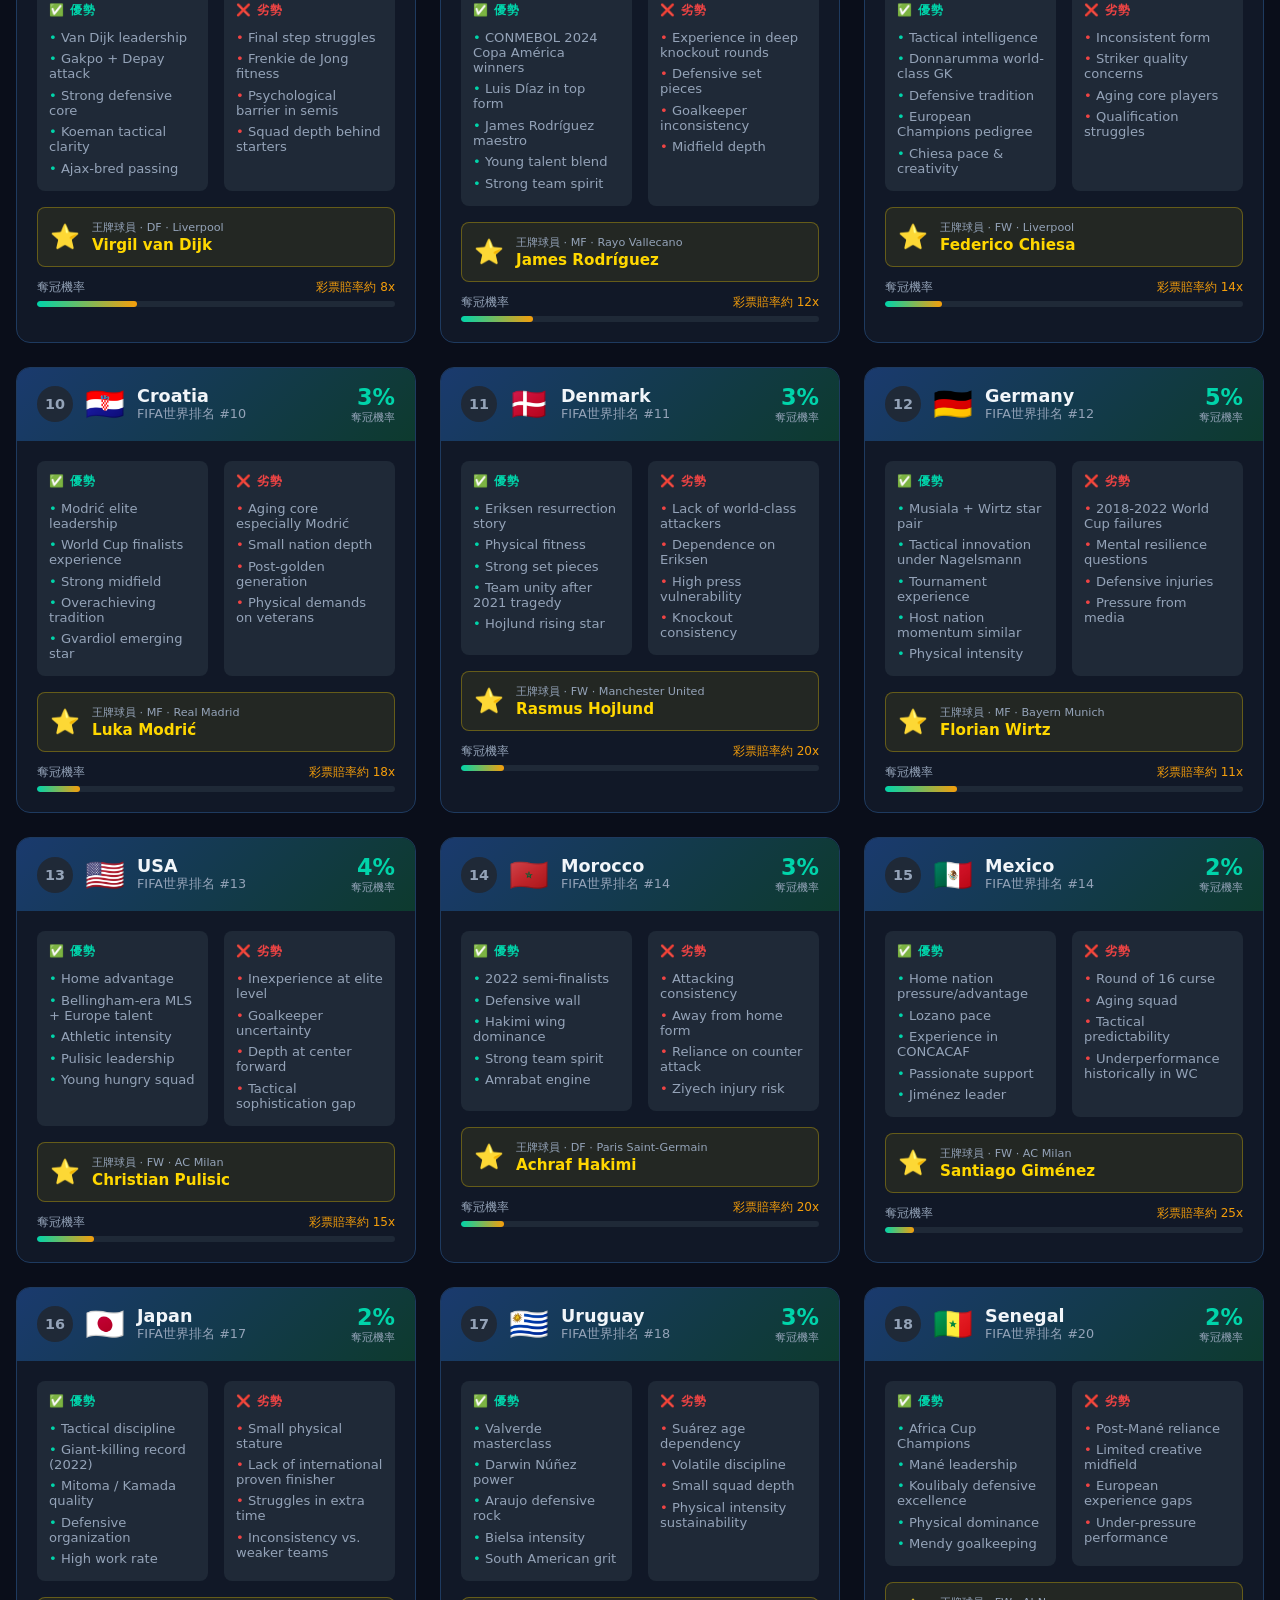
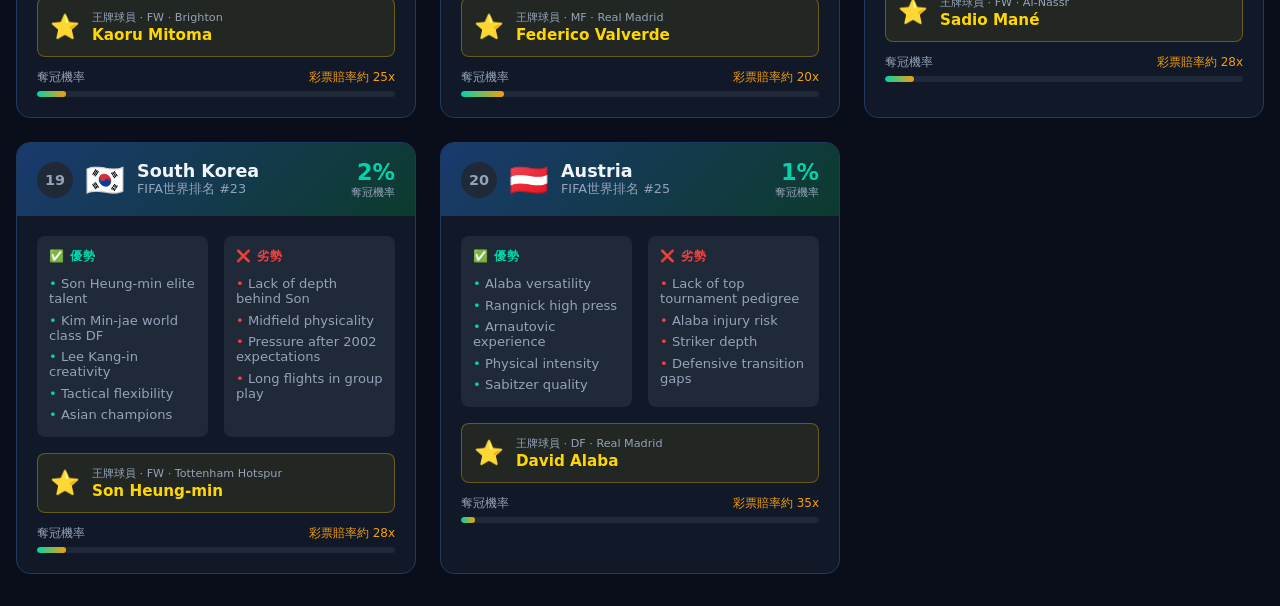
==== commit 54822bb7: "feat: add visitor counter on homepage + fan community page - index.html: live visitor counter in sta" ====
--- a/analysis.html
+++ b/analysis.html
@@ -17,6 +17,7 @@
     <a href="highlights.html" data-i18n="nav_highlights">🎬 精華</a>
     <a href="betting.html" data-i18n="nav_betting">🎰 投注</a>
     <a href="scores.html" data-i18n="nav_scores">⚡ 即時比分</a>
+    <a href="community.html" data-i18n="nav_community">💬 社群</a>
   </div>
 </nav>
 
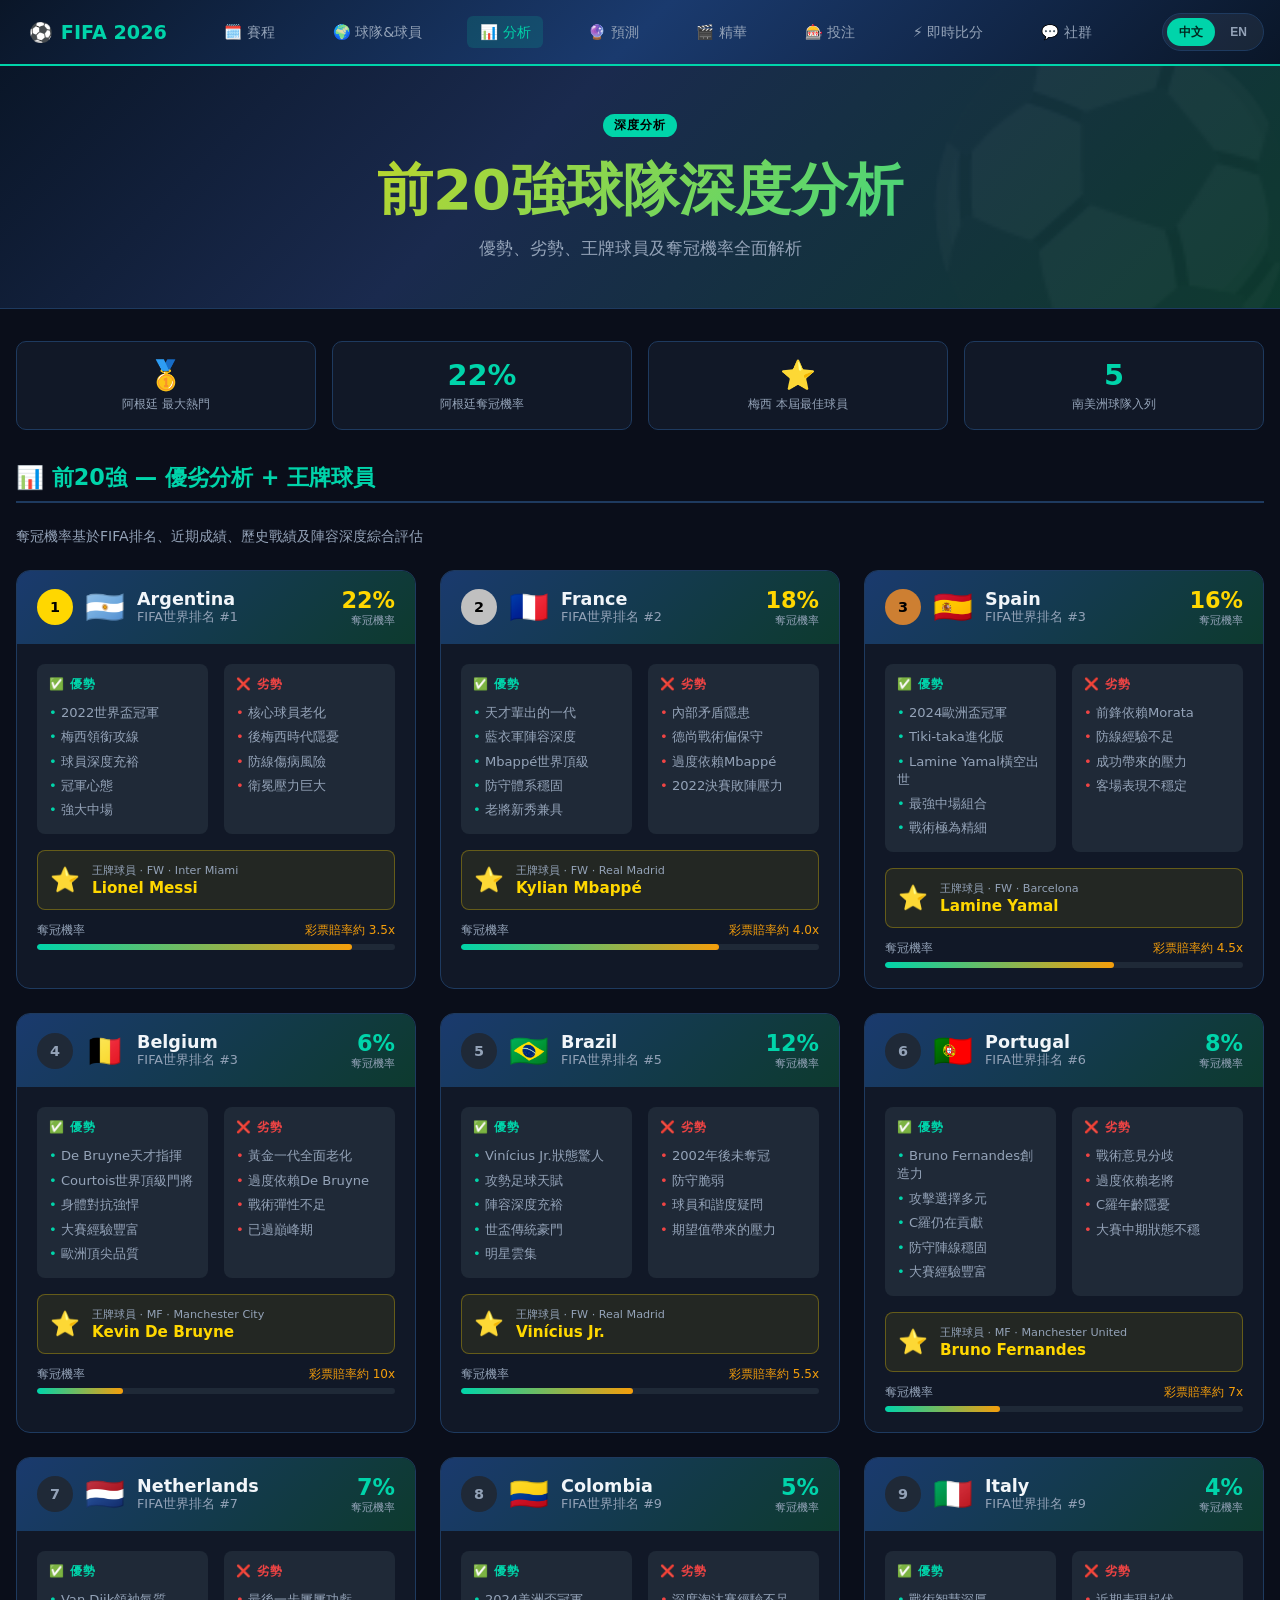
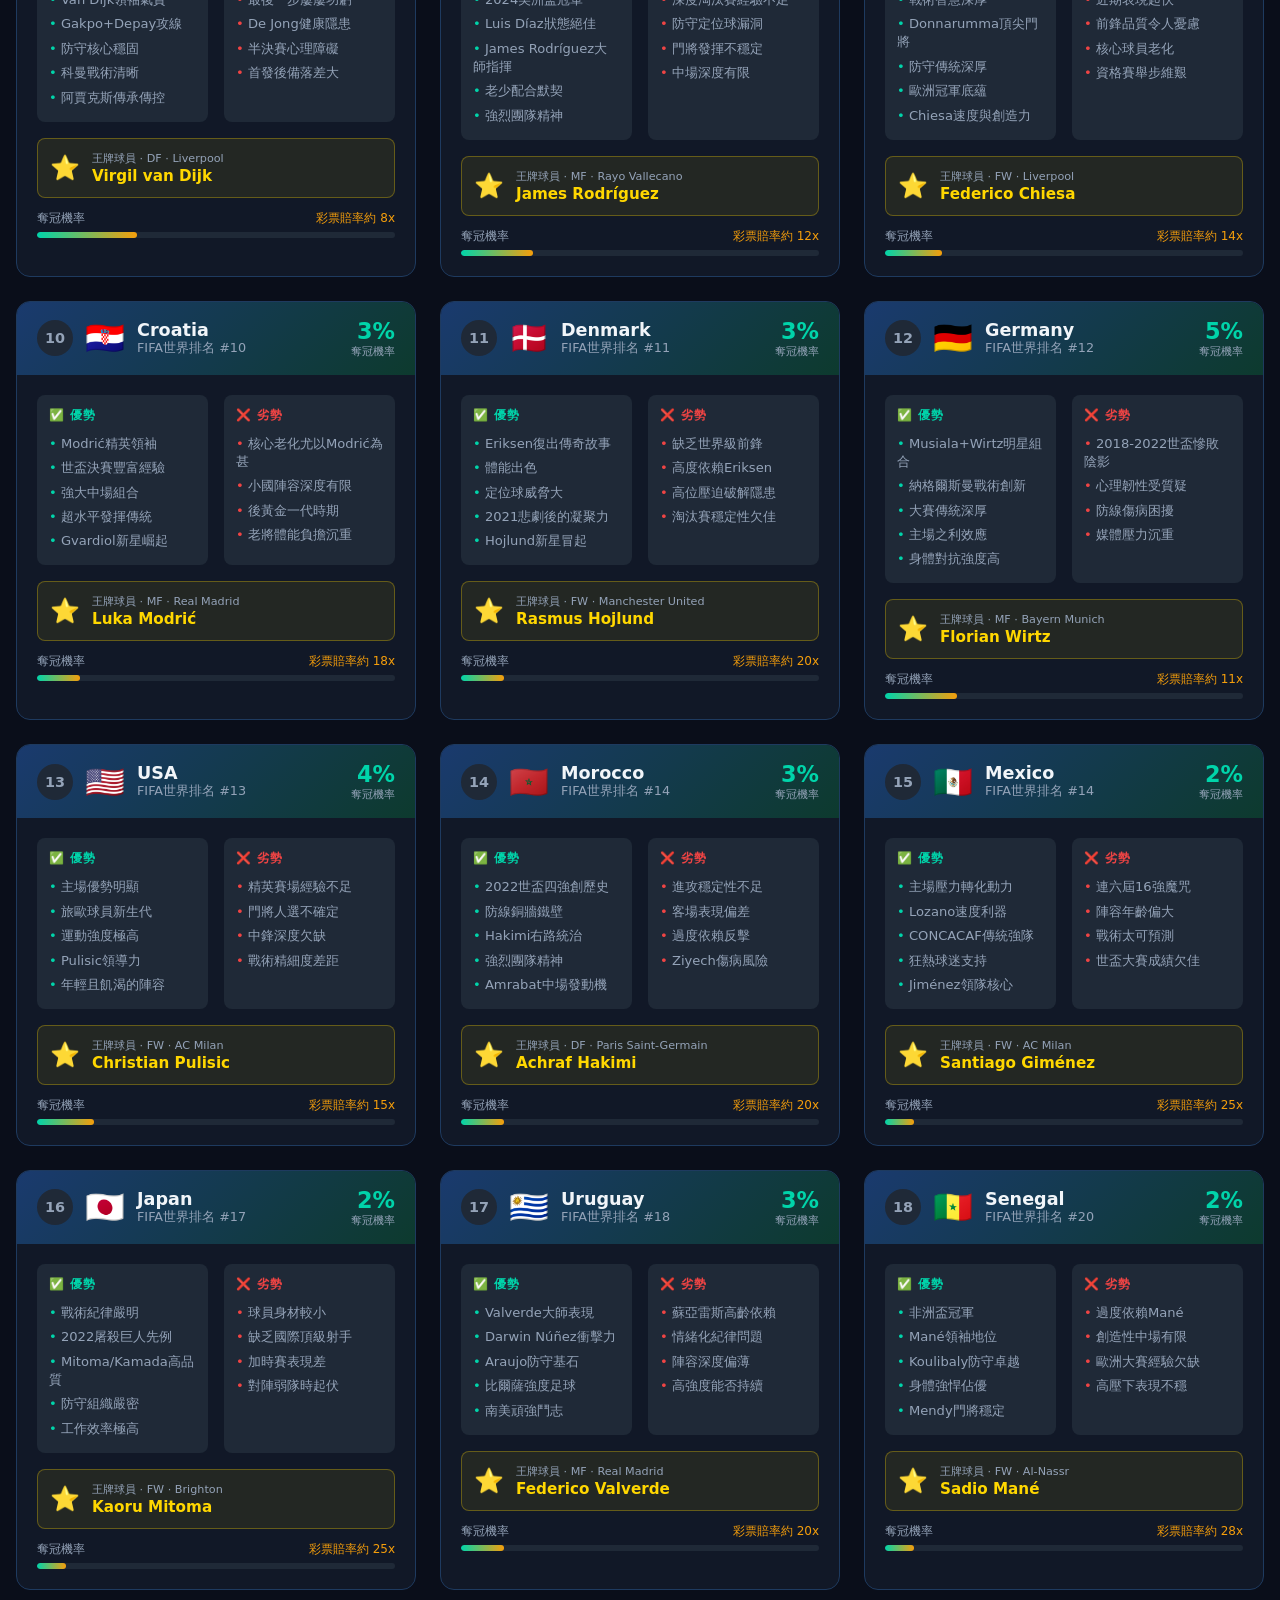
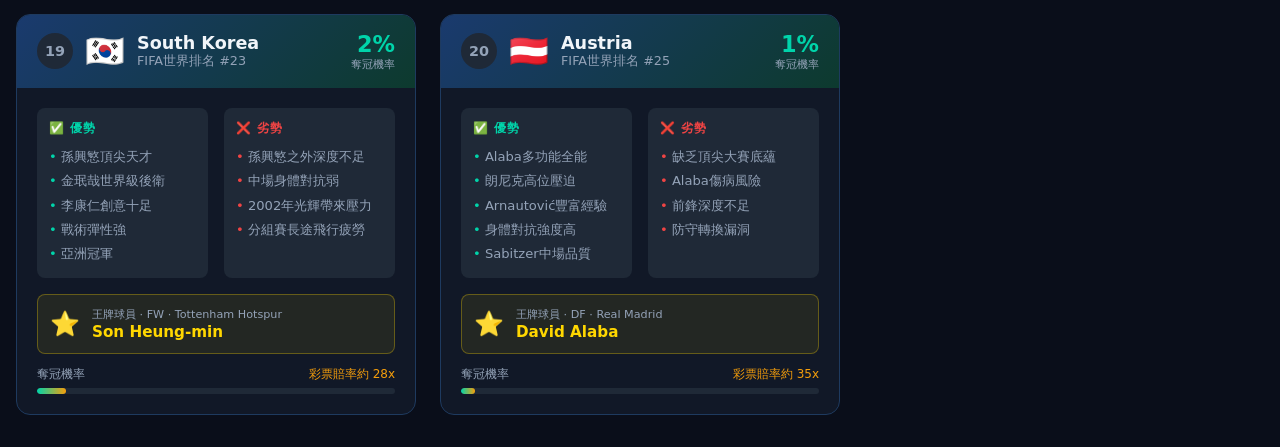
==== commit 06999138: "feat(analysis): add Chinese translations for all 20 teams' strengths & weaknesses - Added strengthsZ" ====
--- a/analysis.html
+++ b/analysis.html
@@ -5,6 +5,7 @@
   <meta name="viewport" content="width=device-width, initial-scale=1.0">
   <title>2026 FIFA World Cup — 前20強分析</title>
   <link rel="stylesheet" href="style.css">
+  <script async src="https://pagead2.googlesyndication.com/pagead/js/adsbygoogle.js?client=ca-pub-4522779931939215" crossorigin="anonymous"></script>
 </head>
 <body data-page-title="an_title">
 <nav>
@@ -46,8 +47,11 @@
 <script>
 const container = document.getElementById('analysis-container');
 
+const isEn = getLang() === 'en';
 ANALYSIS_TOP20.forEach((team, i) => {
   const rankClass = i===0?'rank-1':i===1?'rank-2':i===2?'rank-3':'rank-other';
+  const strList  = (isEn ? team.strengths  : (team.strengthsZh  || team.strengths)).map(s=>`<li>${s}</li>`).join('');
+  const weakList = (isEn ? team.weaknesses : (team.weaknessesZh || team.weaknesses)).map(w=>`<li>${w}</li>`).join('');
   const card = document.createElement('div');
   card.className = 'analysis-card fade-in';
   card.innerHTML = `
@@ -67,11 +71,11 @@
       <div class="sw-row">
         <div class="sw-box str">
           <h4>${t('an_strengths')}</h4>
-          <ul>${team.strengths.map(s=>`<li>${s}</li>`).join('')}</ul>
+          <ul>${strList}</ul>
         </div>
         <div class="sw-box weak">
           <h4>${t('an_weaknesses')}</h4>
-          <ul>${team.weaknesses.map(w=>`<li>${w}</li>`).join('')}</ul>
+          <ul>${weakList}</ul>
         </div>
       </div>
       <div class="ace-box">
--- a/style.css
+++ b/style.css
@@ -95,8 +95,18 @@
   background: var(--accent);
   color: #00261f;
 }
+/* Tablet ≤900px */
+@media (max-width: 900px) {
+  .analysis-grid { grid-template-columns: 1fr; }
+  .sw-row { grid-template-columns: 1fr; }
+}
+/* Tablet ≤768px */
 @media (max-width: 768px) {
   .lang-toggle button { padding: 0.3rem 0.55rem; font-size: 0.7rem; }
+  .teams-grid { grid-template-columns: 1fr; }
+  .prediction-hero { padding: 1.25rem 1rem; }
+  .prediction-hero h2 { font-size: 1.5rem; }
+  .history-table td, .history-table th { padding: 0.45rem 0.6rem; font-size: 0.82rem; }
 }
 
 /* HERO */
@@ -579,11 +589,52 @@
 }
 .stat-box .lbl { font-size: 0.75rem; color: var(--muted); margin-top: 0.2rem; }
 
-/* RESPONSIVE */
-@media (max-width: 640px) {
+/* Mobile ≤600px */
+@media (max-width: 600px) {
+  /* Nav: horizontally scrollable single row */
+  nav { padding: 0 0.5rem; }
+  .nav-inner {
+    gap: 0.1rem;
+    height: auto;
+    min-height: 48px;
+    padding: 0.3rem 0;
+    overflow-x: auto;
+    -webkit-overflow-scrolling: touch;
+    scrollbar-width: none;
+    flex-wrap: nowrap;
+  }
+  .nav-inner::-webkit-scrollbar { display: none; }
+  .nav-logo { flex-shrink: 0; font-size: 0.95rem; margin-right: 0.25rem; }
+  nav a { font-size: 0.68rem; padding: 0.26rem 0.42rem; flex-shrink: 0; }
+  .lang-toggle { flex-shrink: 0; }
+  .lang-toggle button { padding: 0.26rem 0.45rem; font-size: 0.66rem; }
+
+  /* Layout */
+  .container { padding: 1.25rem 0.75rem; }
+  .hero { padding: 2rem 0.75rem; }
+  .hero p { font-size: 0.9rem; }
+  .section-title { font-size: 1.1rem; }
+
+  /* Grids → single column */
+  .groups-grid, .matches-grid, .teams-grid, .analysis-grid { grid-template-columns: 1fr; }
+  .sw-row { grid-template-columns: 1fr; }
+  .lottery-grid { grid-template-columns: repeat(2, 1fr); }
+
+  /* Stats strip: 3 per row */
+  .stats-strip { grid-template-columns: repeat(3, 1fr); gap: 0.6rem; }
+  .stat-box { padding: 0.75rem 0.5rem; }
+  .stat-box .num { font-size: 1.35rem; }
+  .stat-box .lbl { font-size: 0.68rem; }
+
+  /* Prediction */
   .podium { grid-template-columns: 1fr; }
-  .nav-inner { gap: 0.75rem; }
-  nav a { font-size: 0.75rem; padding: 0.3rem 0.5rem; }
+  .podium-flag { font-size: 2.5rem; }
+  .prob-bar-wrap { width: 80px; }
+  .prob-pct { width: 38px; font-size: 0.78rem; }
+  .prob-name { font-size: 0.82rem; }
+
+  /* Match cards */
+  .match-team { font-size: 0.85rem; }
 }
 
 /* SCROLL */
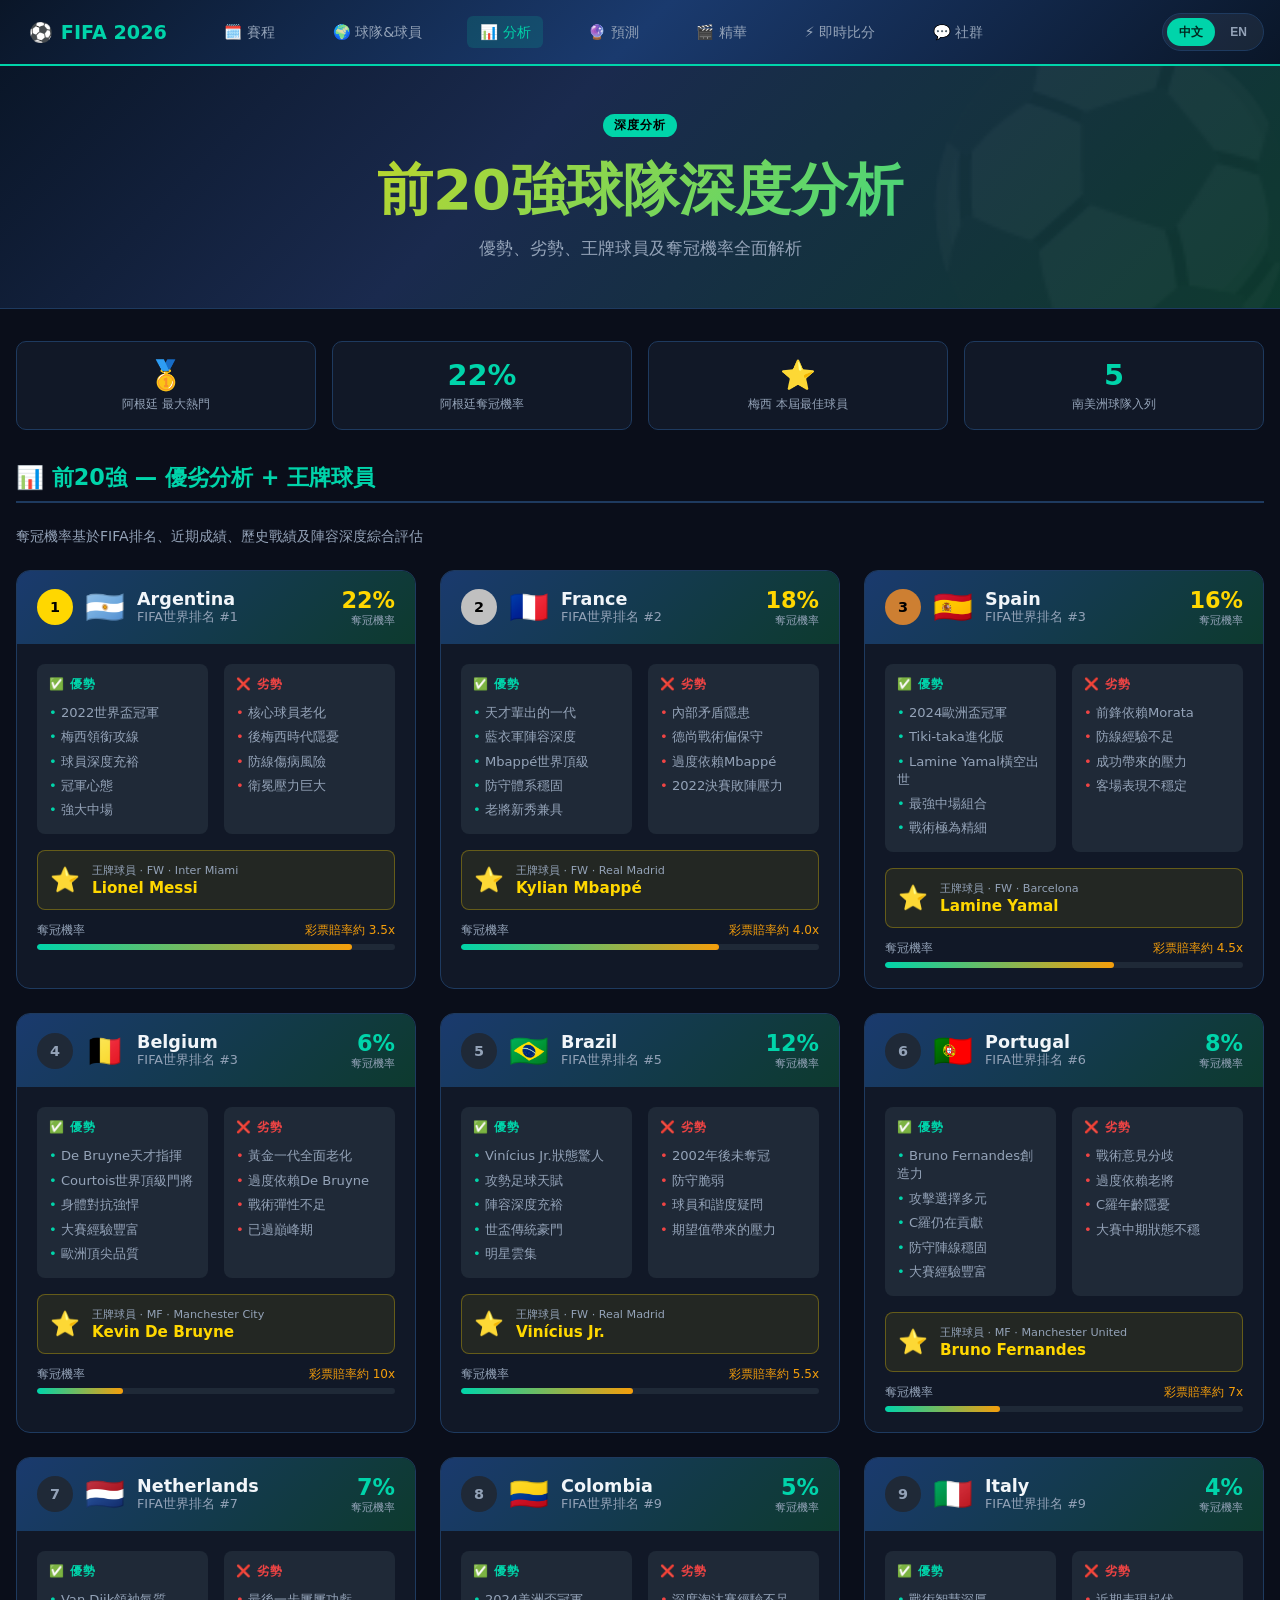
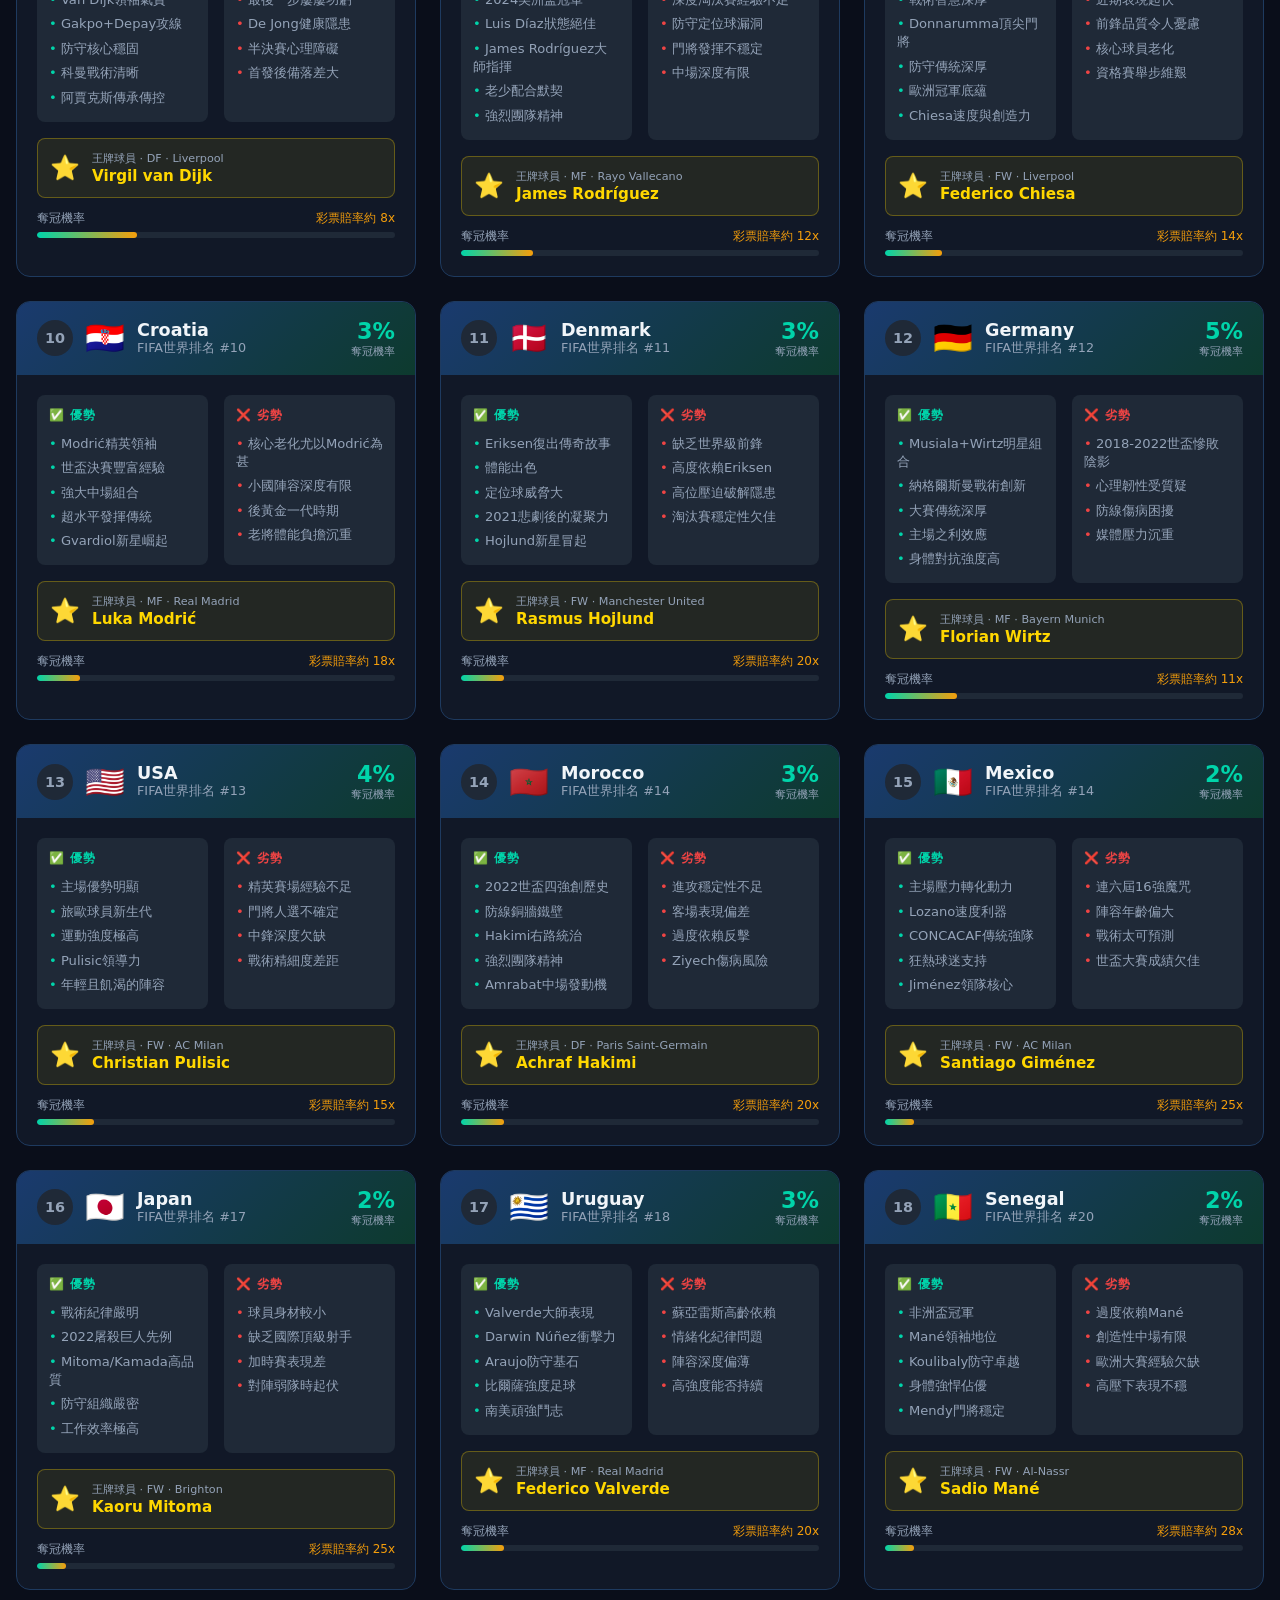
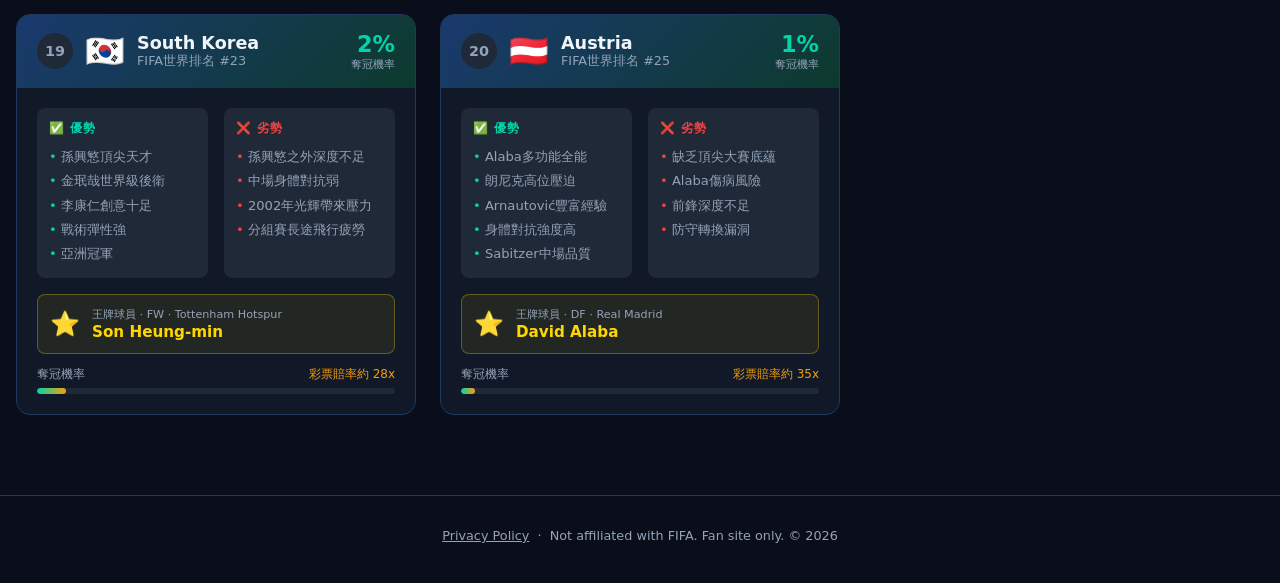
==== commit 36dd3428: "fix(adsense): compliance changes to unblock approval - Remove betting.html from nav on all 8 pages (" ====
--- a/analysis.html
+++ b/analysis.html
@@ -16,7 +16,6 @@
     <a href="analysis.html" class="active" data-i18n="nav_analysis">📊 分析</a>
     <a href="prediction.html" data-i18n="nav_prediction">🔮 預測</a>
     <a href="highlights.html" data-i18n="nav_highlights">🎬 精華</a>
-    <a href="betting.html" data-i18n="nav_betting">🎰 投注</a>
     <a href="scores.html" data-i18n="nav_scores">⚡ 即時比分</a>
     <a href="community.html" data-i18n="nav_community">💬 社群</a>
   </div>
@@ -98,5 +97,10 @@
   container.appendChild(card);
 });
 </script>
+
+<footer style="text-align:center;padding:2rem 1rem 2.5rem;color:var(--muted);font-size:0.8rem;border-top:1px solid var(--border);margin-top:3rem">
+  <a href="privacy.html" style="color:var(--muted);text-decoration:underline">Privacy Policy</a>
+  &nbsp;&middot;&nbsp; Not affiliated with FIFA. Fan site only. &copy; 2026
+</footer>
 </body>
 </html>
